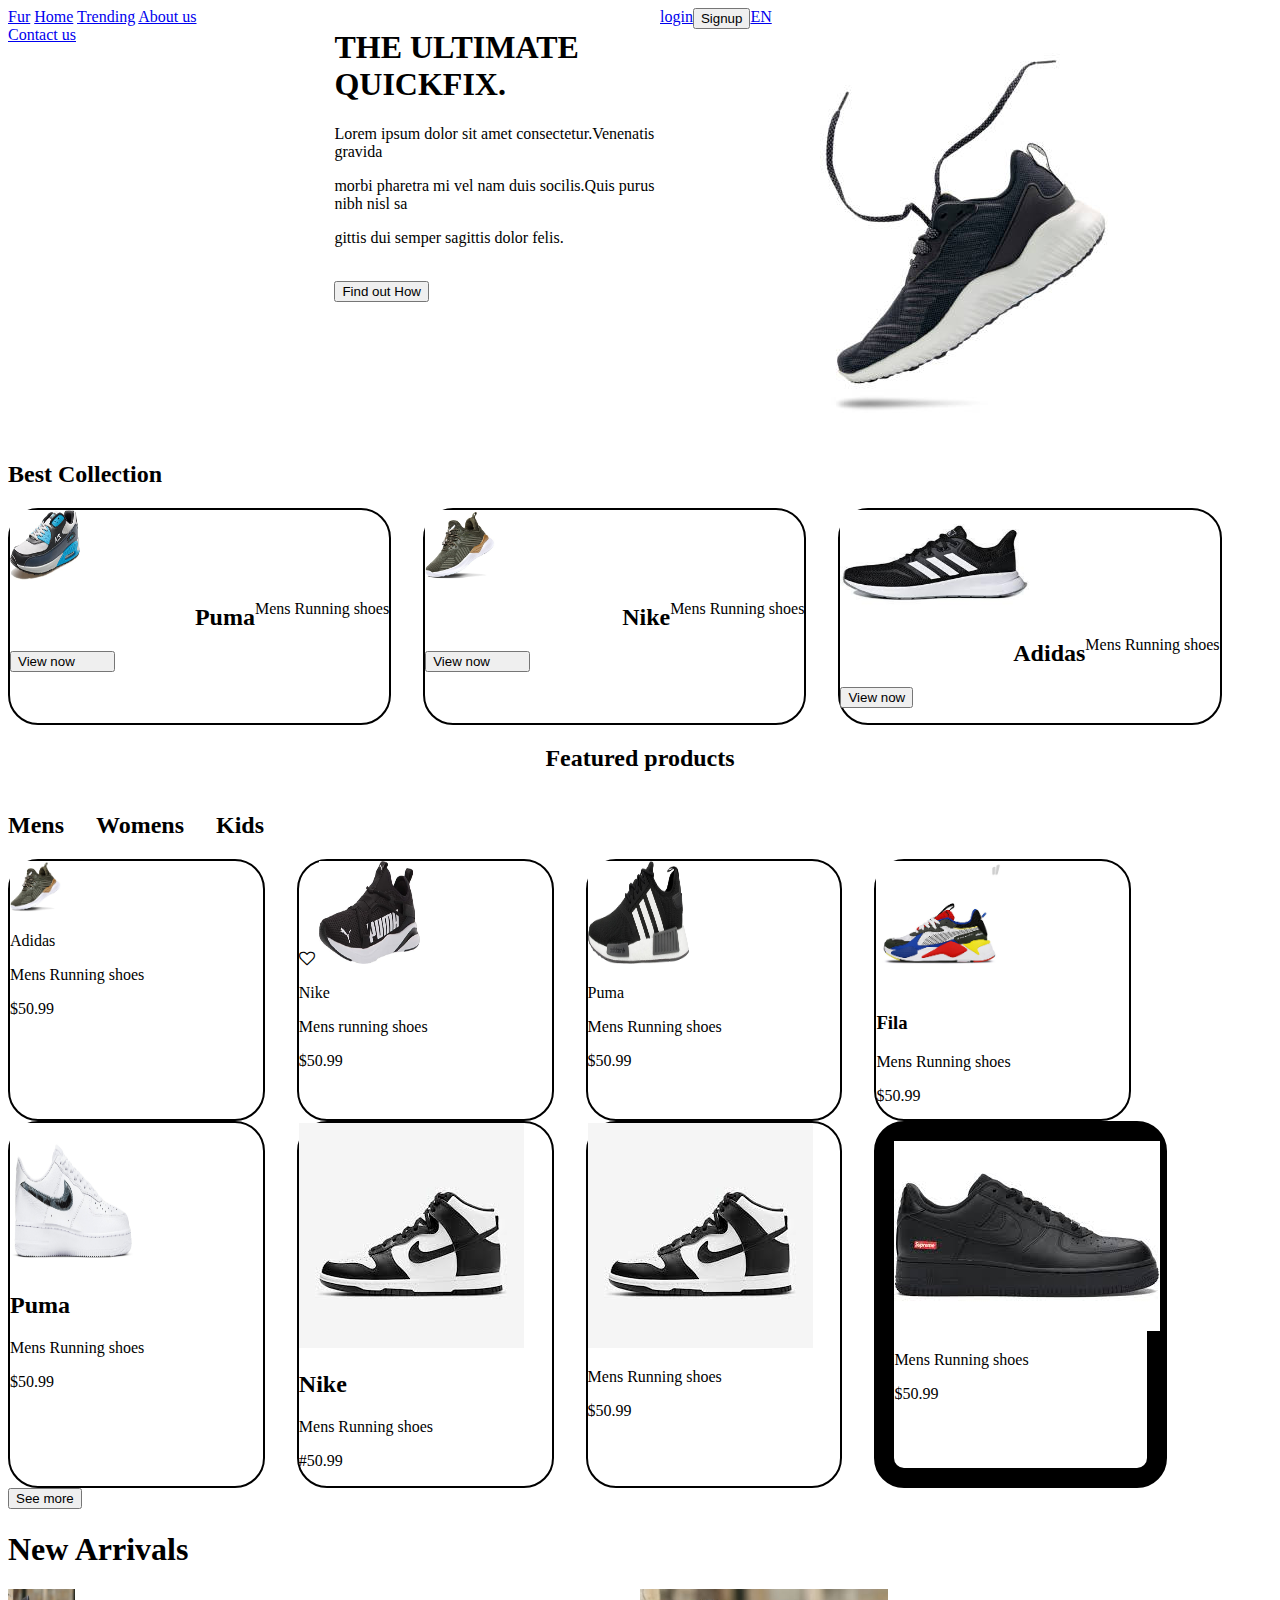
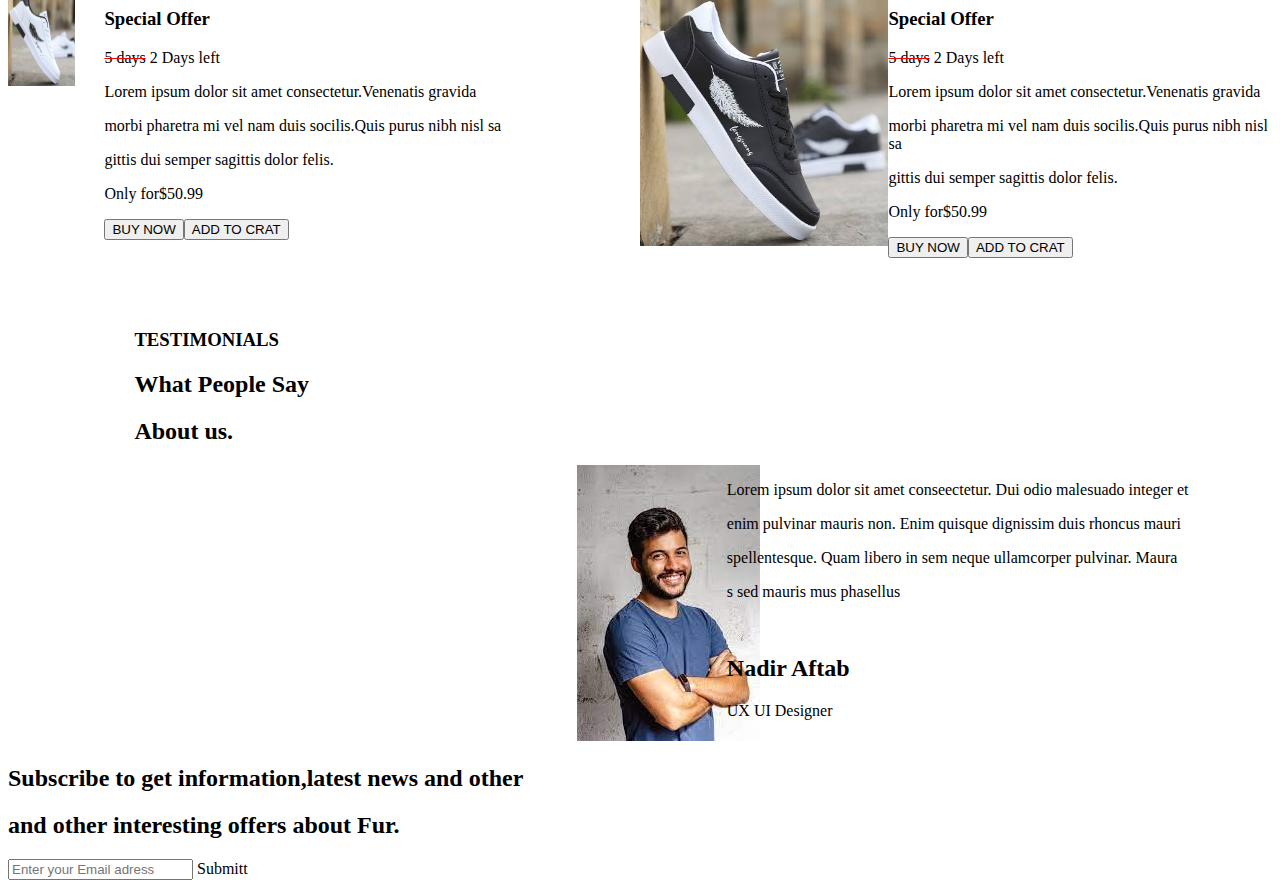
==== index.html @ 327f133c "my firstcommit" ====
<!DOCTYPE html>
<html lang="en">
<head>
    <meta charset="UTF-8">
    <meta http-equiv="X-UA-Compatible" content="IE=edge">
    <meta name="viewport" content="width=device-width, initial-scale=1.0">
    <title>Document</title>
    <link rel="stylesheet" href="style.css">
    <link rel="stylesheet" href="https://cdnjs.cloudflare.com/ajax/libs/font-awesome/4.7.0/css/font-awesome.min.css">
</head>
<body>
    <div class="main">
     <div class="tools"> 
        <div>
            <nav class="first">
                <a href="#">Fur</a>
                <a href="#">Home</a>
                <a href="#">Trending</a>
                <a href="#">About us</a>
                <a href="#">Contact us</a>
            </nav>
        </div> 
       <div class="team">
            <h1>THE ULTIMATE QUICK<span class="dot">FIX.</span> </h1> 
            <p>Lorem ipsum dolor sit amet consectetur.Venenatis gravida</p>
            <p>morbi pharetra mi vel nam duis socilis.Quis purus nibh nisl sa</p>
            <p>gittis dui semper sagittis dolor felis.</p>
            <br>
            <button class="button">Find out How</button>
        </div>
        
        <div class="items">

            <nav class="nam"> 
                <a href="#">login</a>
                 <button class="box">Signup</button>
                <a href="#">EN</a>
            </nav>
            <img src="/shoes.jpg" alt="sneeker" class="image">
        </div>
     </div>
        <div class="best">
            <h2>Best Collection</h2>
        </div>
      <div class="shoes">
         <div class="puma">
             <img src="/shoe image_.jpg" alt="puma" class="one">
             <div class="read">
                  <h2>Puma</h2>
                  <p>Mens Running shoes</p>
            </div>
            <button class="bs">View now</button>
         </div>
          <div class="nike">
             <img src="/shoe2_.jpg" alt="nike" class="two">
              <div class="read">
                 <h2>Nike</h2>
                 <p>Mens Running shoes</p>
              </div>
              <button class="bs">View now</button>
          </div>
          <div class="adidas"> 
             <img src="/images/adis.jpeg" alt="adidas" class="three">
              <div class="read">
                <h2>Adidas</h2>
                <p>Mens Running shoes</p>
              </div> 
              <button>View now</button>
          </div>
       </div>
       <div class="features">
          <h2>Featured products</h2>
       </div>
       <div class="kinds">
          <h2>Mens</h2>
          <h2>Womens</h2>
          <h2>Kids</h2>
       </div>
       <div class="collection">
         <div class="item1">
            <img src="/shoe2_.jpg" alt="sneaker" class="A">
            <p>Adidas</p>
            <p>Mens Running shoes</p>
            <p>$50.99</p>
         </div>
         <div class="item2">
            <i class="fa fa-heart-o"></i>
         <img src="/images/pumas.jpg" alt="sneaker" class="x">
           <p>Nike</p>
           <p>Mens running shoes</p>
           <p>$50.99</p>
         </div>
         <div class="item3">
            <img src="/images/adidas.jpg" alt="sneaker" class="y">
            <p>Puma</p>
            <p>Mens Running shoes</p>
            <p>$50.99</p>
         </div>
         <div class="item4">
            <img src="/images/pum.jpg" alt="sneaker" class="z">
            <h3>Fila</h3>
            <p>Mens Running shoes</p>
            <p>$50.99</p>
         </div>
       </div>
       <div class="newCollection">
          <div class="shoe1">
             <img src="/images/Nike-Air-Force.jpg" alt="airforce" class="shoeforce">
             <h2>Puma</h2>
             <p>Mens Running shoes</p>
             <p>$50.99</p>
          </div>
         <div class="shoe2">
             <img src="/images/Nike.jpeg" alt="nike" class="force">
             <h2>Nike</h2>
             <p>Mens Running shoes</p>
             <p>#50.99</p>
         </div>
         <div class="shoe3">
              <img src="/images/Nike.jpeg" alt="nike" class="nikforce">
              <p>Mens Running shoes</p>
              <p>$50.99</p>
         </div>
         <div class="shoe4"> 
             <img src="/images/black Nike.jpeg" alt="nike" class="black">
             <p>Mens Running shoes</p>
             <p>$50.99</p>
         </div>
       </div>
       <div>
          <button>See more</button>
       <div class="title">
           <h1>New Arrivals</h1>
       </div>
       <div class="content">
        <div class="test">
        <div class="image1"><img src="/wshoe.jpeg" alt="shoes" class="term"></div>
         <div class="element"> 
                 <h3>Special Offer</h3>
                 <p><span class="red">5 days</span> 2 Days left</p>
                 <p>Lorem ipsum dolor sit amet consectetur.Venenatis gravida</p>
                 <p>morbi pharetra mi vel nam duis socilis.Quis purus nibh nisl sa</p>
                 <p>gittis dui semper sagittis dolor felis.</p>
                 <p>Only for<span>$50.99</span></p>
                 <div class="buttons-shoe"> <button>BUY NOW</button><br><button>ADD TO CRAT</button></div>
         </div></div>
         <div class="elements">
             <div class="demo"><img src="/Bshoe.jpeg" alt="nike" class="tem"></div>
                <div class=""> <h3>Special Offer</h3>
                 <p><span class="red">5 days</span> 2 Days left</p>
                 <p>Lorem ipsum dolor sit amet consectetur.Venenatis gravida</p>
                 <p>morbi pharetra mi vel nam duis socilis.Quis purus nibh nisl sa</p>
                 <p>gittis dui semper sagittis dolor felis.</p>
                 <p>Only for<span>$50.99</span></p>
                <div class="buttons-shoe"><button>BUY NOW</button><br><button>ADD TO CRAT</button></div> 
         </div>
      </div>
</div>
      <div class="trial">
        <h3>TESTIMONIALS</h3>
        <h2>What People Say</h2>
        <h2>About us.</h2>
      </div>
      <div class="done">
            <div class="prof"><img src="/profile.jpeg" alt=""></div>
            <di>
               <p>Lorem ipsum dolor sit amet conseectetur. Dui odio malesuado integer et</p>
               <p>enim pulvinar mauris non. Enim quisque dignissim duis rhoncus mauri</p>
               <p>spellentesque. Quam libero in sem neque ullamcorper pulvinar. Maura</p>
               <p>s sed mauris mus phasellus</p>
               <br>
               <h2>Nadir Aftab</h2>
               <p>UX UI Designer</p>
            </di>
      </div>
      <div>
         <h2>Subscribe to get information,latest news and other </h2>
         <h2>and other interesting offers about Fur.</h2>
         <input type="text" placeholder="Enter your Email adress"> <buuton>Submitt</buuton>
      </div>



</body>
</html>
---- style.css ----
/* .main{
    display: flex; */
/* } */
.item{
    text-align: right;
}
.nam{
    display: flex;
    text-align: right;
}
.team{
    margin-left: 10%;
    justify-content: left;
    text-align: left;
}
.tools{
    display: flex;
    
}.best{
    justify-content: center;
}
.one{
    width: 70px;
    height: 70px;
    border-radius: 10%;
    background-color: rgb(59, 59, 126);
}
.puma{
    border: 2px solid;
    border-radius: 30px;
    width: 30%;
}
.two{
    width: 70px;
    height: 70px;
}
.nike{
    border: 2px solid;
    border-radius: 30px;
    width: 30%;
}
.three{
    width: 50%;
    height: 50%;
}
.adidas{
    border: 2px solid;
    border-radius: 30px;
    width: 30%;
}
.shoes{
    display: flex;
    gap: 2rem; 
} 
.features{
    text-align: center;
}
.kinds{
    display: flex;
    gap: 2rem;
}
.A{
    width: 20%;
    height: 20%;
}
.x{
    width: 40%;
    height: 40%;
}
.y{
    width: 40%;
    height: 40%;
}
.z{
    width: 50%;
    height: 50%;
}
.item1{
    border: 2px solid;
    border-radius: 30px;
    width: 20%;
}
.item2{
    border: 2px solid;
    border-radius: 30px;
    width: 20%;
}
.item3{
    border: 2px solid;
    border-radius: 30px;
    width: 20%;
}
.item4{
    border: 2px solid;
    border-radius: 30px;
    width: 20%;
}
.collection{
    display: flex;
    gap: 2rem;
}
.shoeforce{
    width: 50%;
    height: 40%;
}
.shoe1{
    border: 2px solid;
    border-radius: 30px;
    width: 20%;
}
.shoe2{
    border: 2px solid;
    border-radius: 30px;
    width: 20%;
}
.shoe3{
    border: 2px solid;
    border-radius: 30px;
    width: 20%;
}
.shoe4{
    border: 20px solid;
    border-radius: 30px;
    width: 20%;
}
.newCollection{
    display: flex;
    gap: 2rem;
}
.term{
    width: 70%;
    height: 30%;
    align-items: center;
}
.tem{
    width: 100%;
    height: 80%;
    align-items: center;
    

}
.content{
    display: flex;
}
/* .element{
    margin-left: 5%;

}
.elements{
    justify-content: right;
} */
.test{
    display: flex;

}
.elements{
    display: flex;
}

.red{
    text-decoration: line-through red;
}
.buttons-shoe{
    display: flex;
}
.read{
    display: flex;
    justify-content: right;
}
.bs{
    display: flex;
    margin-right: 10%;
    padding-right: 10%;
}
.trial{
    justify-content: left;
    margin-left: 10%;
}
.done{
    display: flex;
    margin-left: 45%;
}
.prof{
    width: 150px;
    heght: 150px;
    vertical-align: middle;
    border-radius: 50%;
}
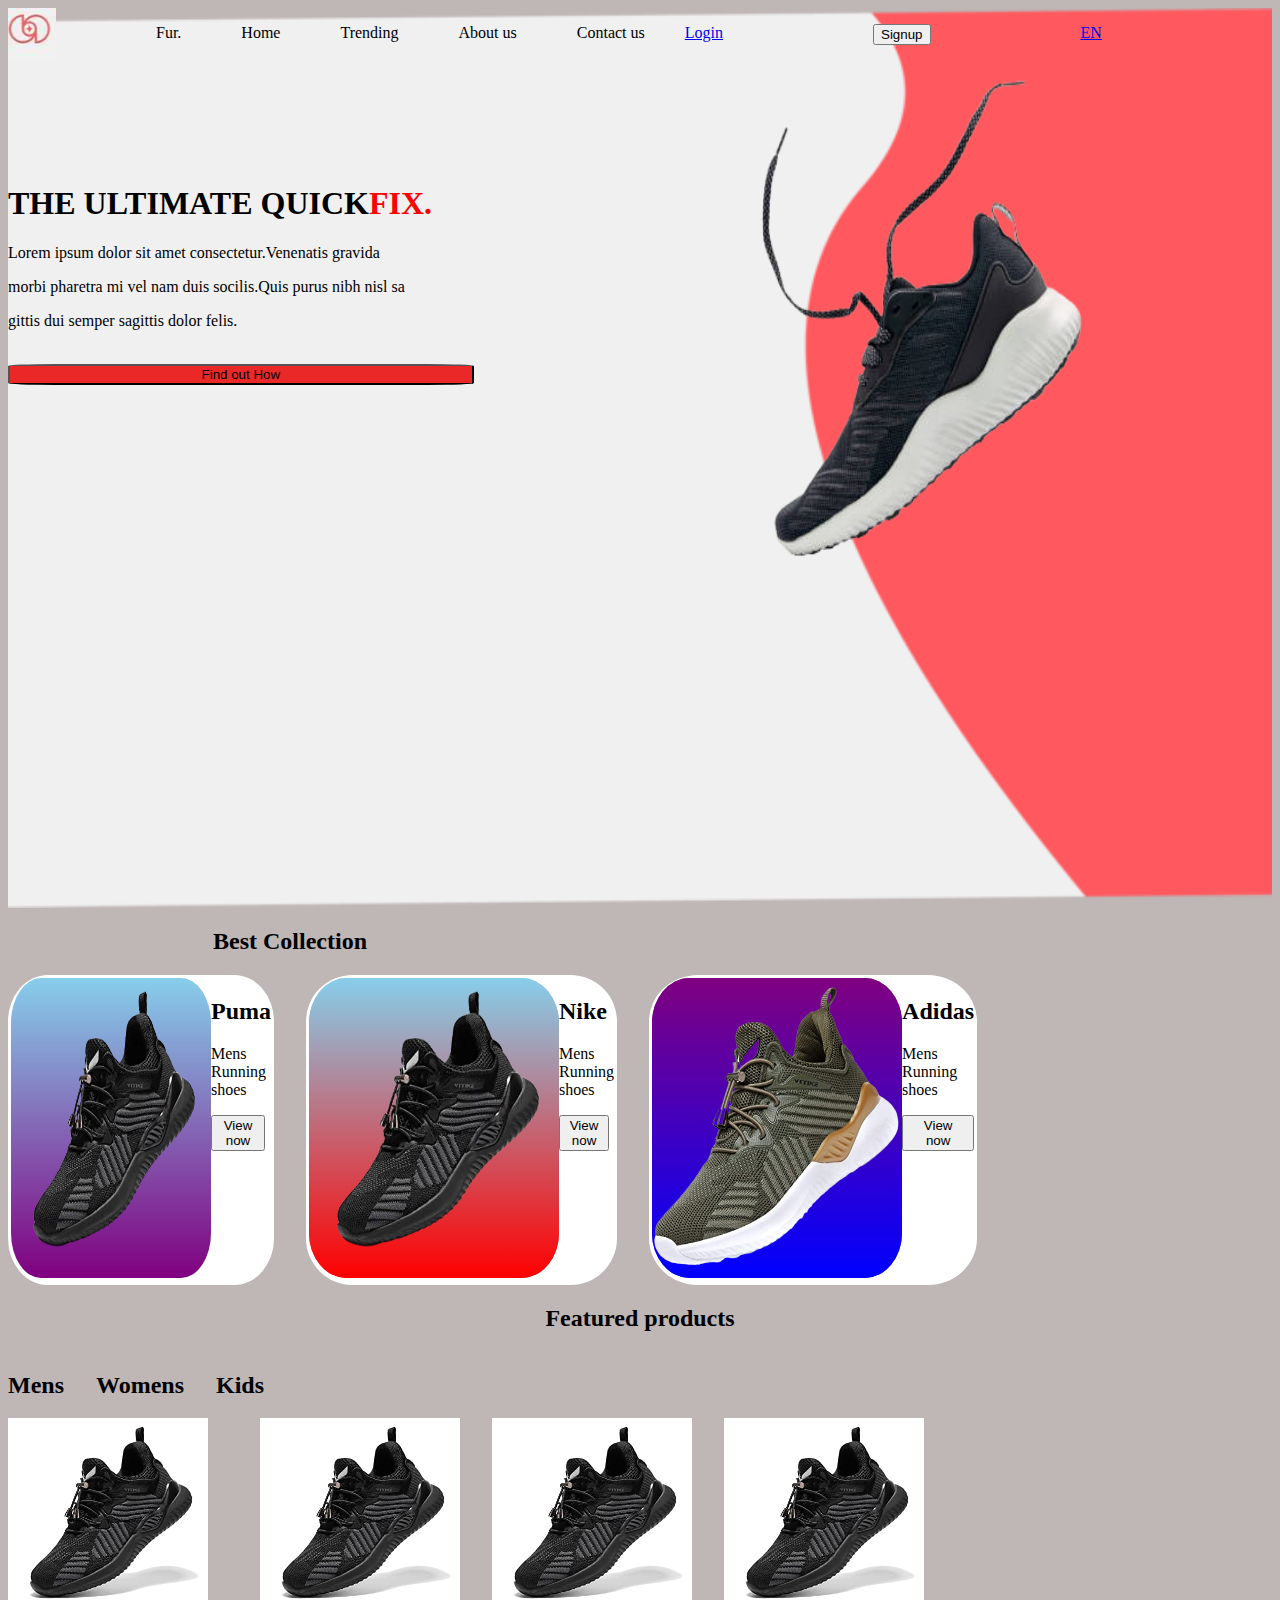
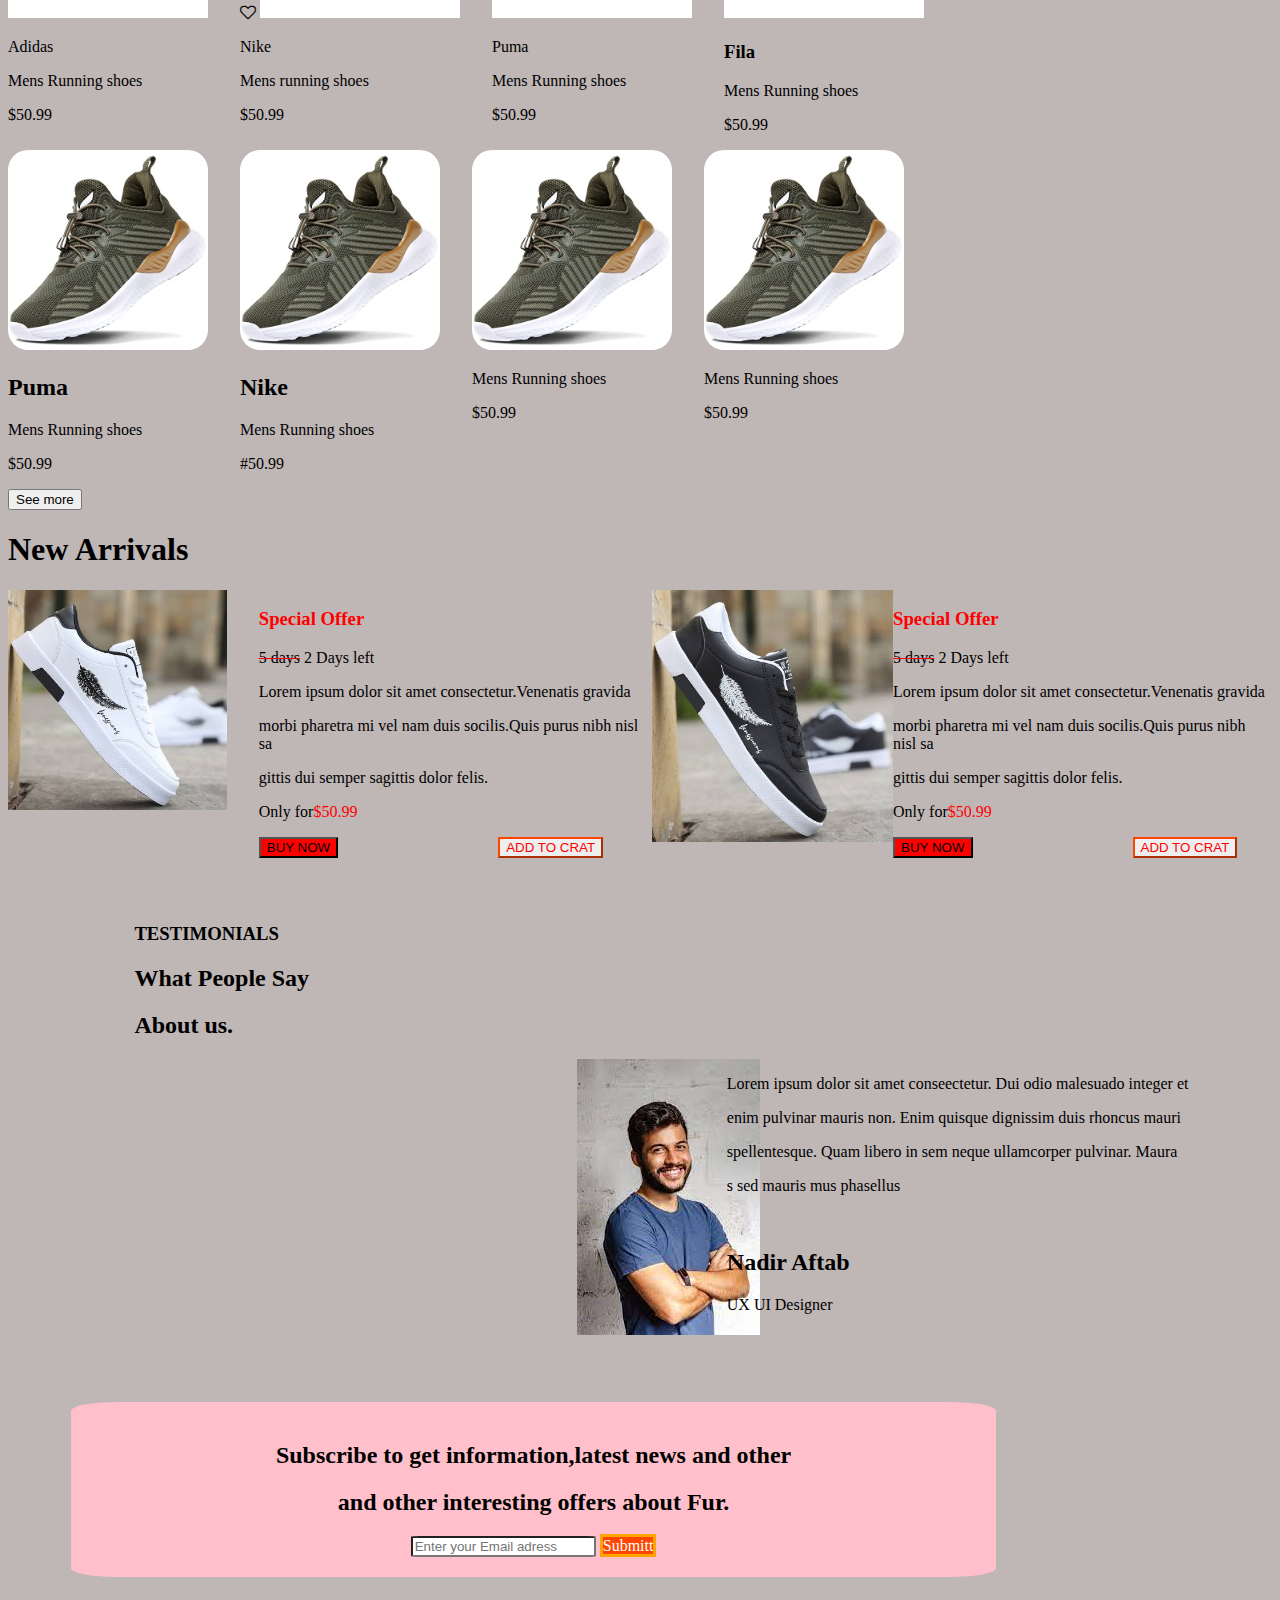
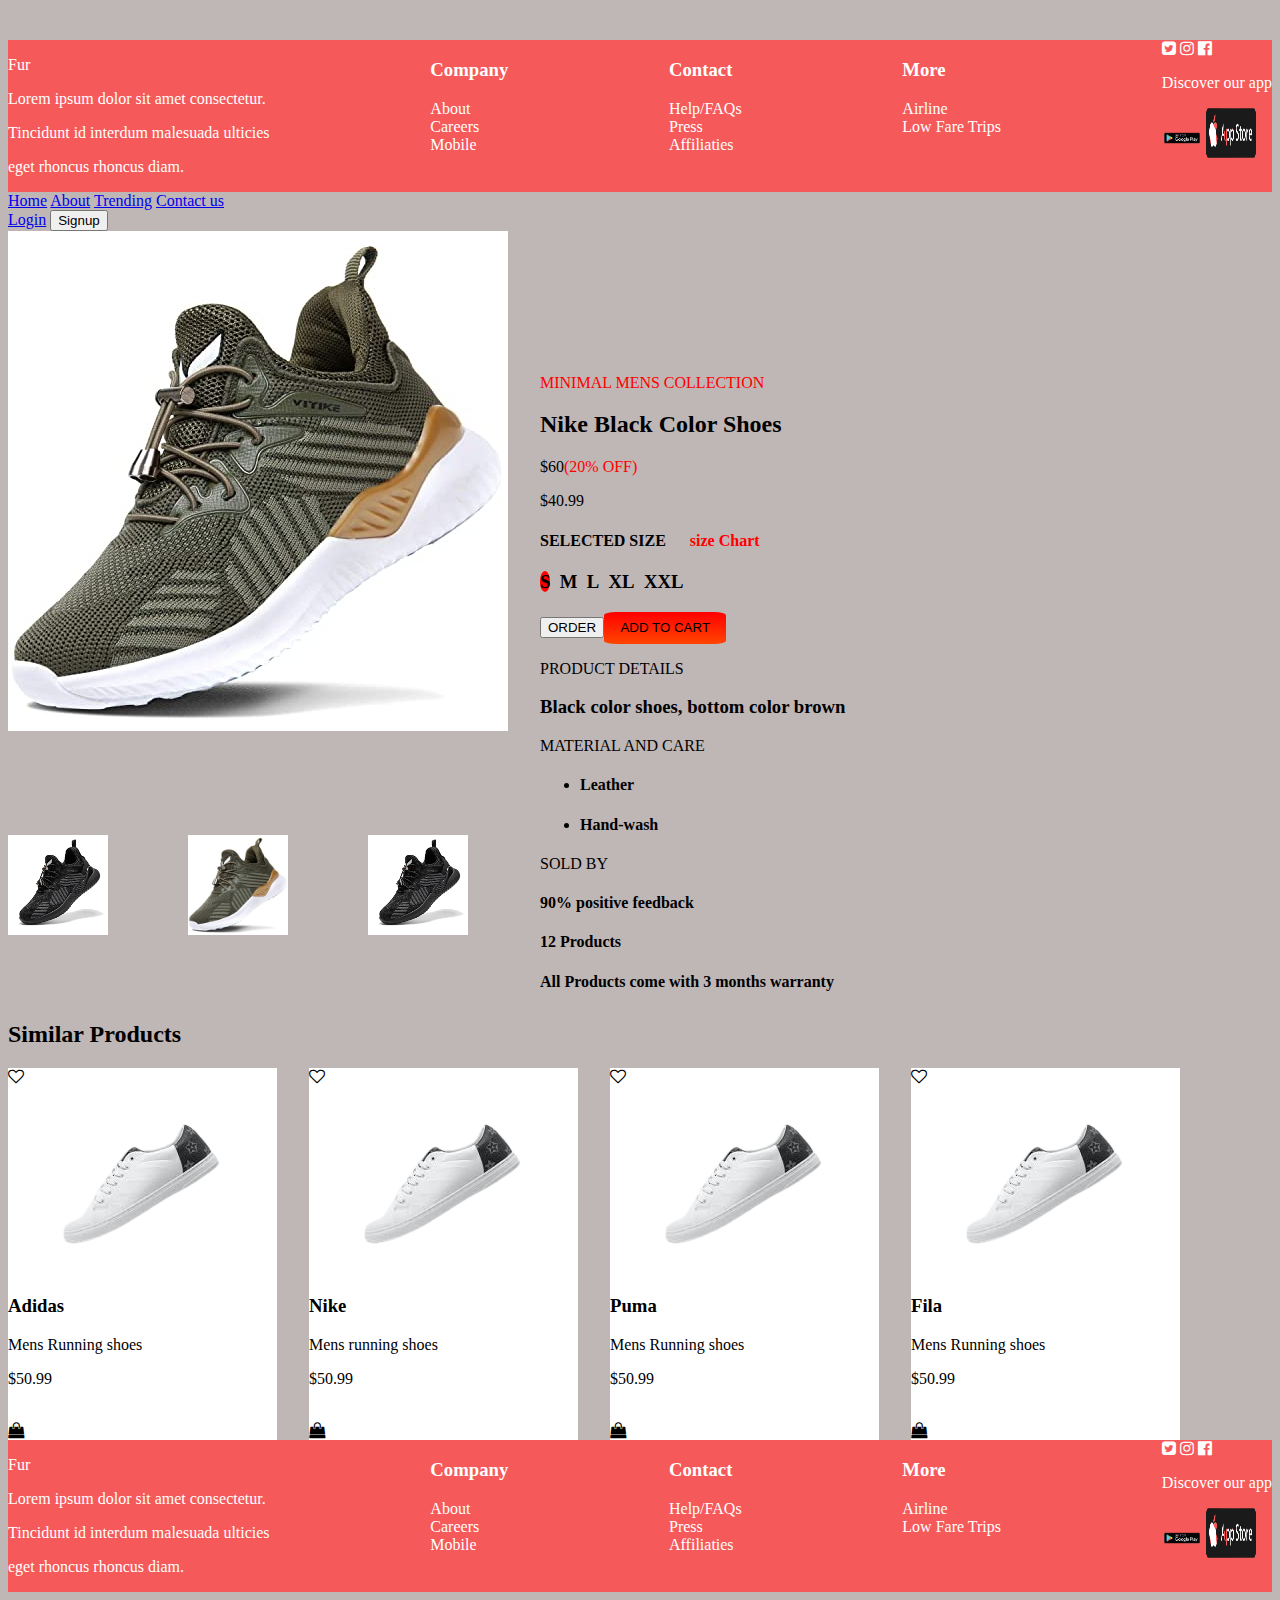
==== commit 6f21bb26: "changes made" ====
--- a/index.html
+++ b/index.html
@@ -11,14 +11,24 @@
 <body>
     <div class="main">
      <div class="tools"> 
-        <div>
-            <nav class="first">
-                <a href="#">Fur</a>
-                <a href="#">Home</a>
-                <a href="#">Trending</a>
-                <a href="#">About us</a>
-                <a href="#">Contact us</a>
-            </nav>
+        <div class="first">
+         <img src="/images/fur_logo.jpeg" alt="">
+           <div class="nav1">
+            <ul >
+               <li>Fur.</li>
+               <li>Home</li>
+               <li>Trending</li>
+               <li>About us</li>
+               <li>Contact us</li>
+             </ul>
+            </div>
+               <div class="nav">
+                  <ul>
+                   <li><a href="#">EN</a></li>
+                   <li><button class="box">Signup</button></li>
+                   <li><a href="#">Login</a></li>
+                  </ul>
+                </div>
         </div> 
        <div class="team">
             <h1>THE ULTIMATE QUICK<span class="dot">FIX.</span> </h1> 
@@ -28,47 +38,46 @@
             <br>
             <button class="button">Find out How</button>
         </div>
-        
-        <div class="items">
-
-            <nav class="nam"> 
-                <a href="#">login</a>
-                 <button class="box">Signup</button>
-                <a href="#">EN</a>
-            </nav>
-            <img src="/shoes.jpg" alt="sneeker" class="image">
+        <div class="fake">
+            <img src="/images/shoes-removebg-preview.png" alt="sneeker" class="image">
         </div>
      </div>
         <div class="best">
             <h2>Best Collection</h2>
         </div>
-      <div class="shoes">
-         <div class="puma">
-             <img src="/shoe image_.jpg" alt="puma" class="one">
-             <div class="read">
-                  <h2>Puma</h2>
-                  <p>Mens Running shoes</p>
-            </div>
-            <button class="bs">View now</button>
-         </div>
-          <div class="nike">
-             <img src="/shoe2_.jpg" alt="nike" class="two">
-              <div class="read">
-                 <h2>Nike</h2>
-                 <p>Mens Running shoes</p>
-              </div>
-              <button class="bs">View now</button>
-          </div>
-          <div class="adidas"> 
-             <img src="/images/adis.jpeg" alt="adidas" class="three">
-              <div class="read">
-                <h2>Adidas</h2>
-                <p>Mens Running shoes</p>
-              </div> 
-              <button>View now</button>
-          </div>
-       </div>
-       <div class="features">
+     <div class="shoes">
+             <div class="puma">
+                <div class="one">
+                   <img src="/images/shoe1-removebg-preview.png" alt="puma" class="img1">
+                </div>
+                <div class="puma1">
+                   <h2>Puma</h2>
+                   <p>Mens Running shoes</p>
+                   <button class="bs">View now</button>
+                </div>
+             </div>
+             <div class="nike1">
+                <div class="two">
+                   <img src="/images/shoe1-removebg-preview.png" alt="nike" class="two">
+                </div>
+                <div class="nike">
+                   <h2>Nike</h2>
+                   <p>Mens Running shoes</p>
+                   <button class="bs">View now</button>
+                </div>
+               </div>
+             <div class="adidas1">
+                 <div class="three"> 
+                   <img src="/images/shoe2_-removebg-preview__1_-removebg-preview.png" alt="adidas" class="three">
+                 </div>
+                <div class="adidas">
+                   <h2>Adidas</h2>
+                   <p>Mens Running shoes</p>
+                   <button>View now</button>
+                </div>
+               </div>
+      </div>
+     <div class="features">
           <h2>Featured products</h2>
        </div>
        <div class="kinds">
@@ -78,26 +87,26 @@
        </div>
        <div class="collection">
          <div class="item1">
-            <img src="/shoe2_.jpg" alt="sneaker" class="A">
+            <img src="/images/shoe1.jpg" alt="sneaker" class="A">
             <p>Adidas</p>
             <p>Mens Running shoes</p>
             <p>$50.99</p>
          </div>
          <div class="item2">
             <i class="fa fa-heart-o"></i>
-         <img src="/images/pumas.jpg" alt="sneaker" class="x">
+         <img src="/images/shoe1.jpg" alt="sneaker" class="x">
            <p>Nike</p>
            <p>Mens running shoes</p>
            <p>$50.99</p>
          </div>
          <div class="item3">
-            <img src="/images/adidas.jpg" alt="sneaker" class="y">
+            <img src="/images/shoe1.jpg" alt="sneaker" class="y">
             <p>Puma</p>
             <p>Mens Running shoes</p>
             <p>$50.99</p>
          </div>
          <div class="item4">
-            <img src="/images/pum.jpg" alt="sneaker" class="z">
+            <img src="/images/shoe1.jpg" alt="sneaker" class="z">
             <h3>Fila</h3>
             <p>Mens Running shoes</p>
             <p>$50.99</p>
@@ -105,24 +114,24 @@
        </div>
        <div class="newCollection">
           <div class="shoe1">
-             <img src="/images/Nike-Air-Force.jpg" alt="airforce" class="shoeforce">
+             <img src="/images/shoe2_.jpg" alt="airforce" class="shoeforce">
              <h2>Puma</h2>
              <p>Mens Running shoes</p>
              <p>$50.99</p>
           </div>
          <div class="shoe2">
-             <img src="/images/Nike.jpeg" alt="nike" class="force">
+             <img src="/images/shoe2_.jpg" alt="nike" class="force">
              <h2>Nike</h2>
              <p>Mens Running shoes</p>
              <p>#50.99</p>
          </div>
          <div class="shoe3">
-              <img src="/images/Nike.jpeg" alt="nike" class="nikforce">
+              <img src="/images/shoe2_.jpg" alt="nike" class="nikforce">
               <p>Mens Running shoes</p>
               <p>$50.99</p>
          </div>
          <div class="shoe4"> 
-             <img src="/images/black Nike.jpeg" alt="nike" class="black">
+             <img src="/images/shoe2_.jpg" alt="nike" class="black">
              <p>Mens Running shoes</p>
              <p>$50.99</p>
          </div>
@@ -136,23 +145,23 @@
         <div class="test">
         <div class="image1"><img src="/wshoe.jpeg" alt="shoes" class="term"></div>
          <div class="element"> 
-                 <h3>Special Offer</h3>
+                 <h3 class="spe">Special Offer</h3>
                  <p><span class="red">5 days</span> 2 Days left</p>
                  <p>Lorem ipsum dolor sit amet consectetur.Venenatis gravida</p>
                  <p>morbi pharetra mi vel nam duis socilis.Quis purus nibh nisl sa</p>
                  <p>gittis dui semper sagittis dolor felis.</p>
-                 <p>Only for<span>$50.99</span></p>
-                 <div class="buttons-shoe"> <button>BUY NOW</button><br><button>ADD TO CRAT</button></div>
+                 <p>Only for<span class="spa">$50.99</span></p>
+                 <div class="let"><button class="buttons-shoe">BUY NOW</button><br><button class="try">ADD TO CRAT</button></div>
          </div></div>
          <div class="elements">
              <div class="demo"><img src="/Bshoe.jpeg" alt="nike" class="tem"></div>
-                <div class=""> <h3>Special Offer</h3>
+                <div class=""> <h3 class="spe">Special Offer</h3>
                  <p><span class="red">5 days</span> 2 Days left</p>
                  <p>Lorem ipsum dolor sit amet consectetur.Venenatis gravida</p>
                  <p>morbi pharetra mi vel nam duis socilis.Quis purus nibh nisl sa</p>
                  <p>gittis dui semper sagittis dolor felis.</p>
-                 <p>Only for<span>$50.99</span></p>
-                <div class="buttons-shoe"><button>BUY NOW</button><br><button>ADD TO CRAT</button></div> 
+                 <p>Only for<span class="spa">$50.99</span></p>
+                <div class="let"><button class="buttons-shoe">BUY NOW</button><br><button class="try">ADD TO CRAT</button></div> 
          </div>
       </div>
 </div>
@@ -173,11 +182,161 @@
                <p>UX UI Designer</p>
             </di>
       </div>
-      <div>
+      <div class="radio">
          <h2>Subscribe to get information,latest news and other </h2>
          <h2>and other interesting offers about Fur.</h2>
-         <input type="text" placeholder="Enter your Email adress"> <buuton>Submitt</buuton>
-      </div>
+         <input type="text" placeholder="Enter your Email adress" class="put"> <buuton class="set">Submitt</buuton>
+      </div>
+      <div class="footer">
+         <div class="logo">
+            <p>Fur</p>
+            <p>Lorem ipsum dolor sit amet consectetur.</p>
+            <p>Tincidunt id interdum malesuada ulticies</p>
+            <p>eget rhoncus rhoncus diam.</p>
+         </div>
+         <div class="footer1">
+            <h3>Company</h3>
+            <li>About</li>
+            <li>Careers</li>
+            <li>Mobile</li>
+         </div>
+         <div class="footer2">
+            <h3>Contact</h3>
+            <li>Help/FAQs</li>
+            <li>Press</li>
+            <li>Affiliaties</li>
+         </div>
+         <div class="footer3">
+            <h3>More</h3>
+            <li>Airline</li>
+            <li>Low Fare Trips</li>
+         </div>
+         <div class="footer4">
+            <i class="fa fa-twitter-square" aria-hidden="true"></i>
+            <i class="fa fa-instagram" aria-hidden="true"></i>
+            <i class="fa fa-facebook-official" aria-hidden="true"></i>
+            <p>Discover our app</p>
+            <img src="/images/playstore.png" alt="playstore" class="logo1">
+            <img src="/images/apple (2).png" alt="Apple" class="logo2">
+         </div>
+      </div>
+
+      <div>
+         <div class="navigation">
+            <a href="#">Home</a>
+            <a href="about">About</a>
+            <a href="trending">Trending</a>
+            <a href="contact">Contact us</a>
+           </div>
+          <div class="navigation">
+            <a href="#"></a>
+            <a href="login">Login</a>
+            <button>Signup</button>
+          </div>
+        <div class="collection">
+           <div class="Anneimages">
+              <div class="mercy">
+                 <img src="/images/shoe2_.jpg" alt="addidas">
+               </div>
+               <div class="let">
+                 <img src="/images/shoe1.jpg" alt="nike" class="img">
+                 <img src="/images/shoe2_.jpg" alt="shoe" class="img">
+                 <img src="/images/shoe1.jpg" alt="puma" class="img">
+               </div>
+           </div>
+           <div class="team">
+               <p class="min">MINIMAL MENS COLLECTION</p>
+               <h2>Nike Black Color Shoes</h2>
+               <p><span class="on">$60</span><span class="off">(20% OFF)</span></p>
+               <p>$40.99</p>
+               <h4>SELECTED SIZE &nbsp;&nbsp;&nbsp;&nbsp;&nbsp;<span class="size">size Chart</span></h4>
+               <h3><span class="spen">S</span>&nbsp;&nbsp;M&nbsp;&nbsp;L&nbsp;&nbsp;XL&nbsp;&nbsp;XXL</h3>
+               <button class="but">ORDER</button><button class="add">ADD TO CART</button>
+               <P>PRODUCT DETAILS</P>
+               <h3>Black color shoes, bottom color brown</h3>
+               <p>MATERIAL AND CARE</p>
+               <ul>
+                  <li><h4>Leather</h4></li>
+                  <li><h4>Hand-wash</h4></li>
+               </ul>
+               <p>SOLD BY</p>
+               <h4>90% positive feedback</h4>
+               <h4>12 Products</h4>
+               <h4>All Products come with 3 months warranty</h4>
+         </div>
+          </div>
+          <div class="tak">
+            <h2>Similar Products</h2>
+          </div>
+          <div class="test">
+            <div class="takes">
+               <i class="fa fa-heart-o" aria-hidden="true"></i><br>
+               <img src="/images/adida-removewhite.png" alt="sneaker" class="m">
+               <h3>Adidas</h3>
+               <p>Mens Running shoes</p>
+               <p>$50.99</p><br><i class="fa fa-shopping-bag" aria-hidden="true"></i>
+            </div>
+            <div class="takes">
+               <i class="fa fa-heart-o" aria-hidden="true"></i><br>
+               <img src="/images/adida-removewhite.png" alt="sneaker" class="m">
+               <h3>Nike</h3>
+               <p>Mens running shoes</p>
+               <p>$50.99</p><br><i class="fa fa-shopping-bag" aria-hidden="true"></i>
+               
+            </div>
+            <div class="takes">
+               <i class="fa fa-heart-o" aria-hidden="true"></i><br>
+               <img src="/images/adida-removewhite.png" alt="sneaker" class="m">
+               <h3>Puma</h3>
+               <p>Mens Running shoes</p>
+               <p>$50.99</p><br><i class="fa fa-shopping-bag" aria-hidden="true"></i>
+            </div>
+            <div class="takes">
+               <i class="fa fa-heart-o" aria-hidden="true"></i><br>
+               <img src="/images/adida-removewhite.png" alt="sneaker" class="m">
+               <h3>Fila</h3>
+               <p>Mens Running shoes</p>
+               <p>$50.99</p><br><i class="fa fa-shopping-bag" aria-hidden="true"></i>
+            </div>
+
+          </div>
+
+      </div>
+      <div class="footer">
+         <div class="logo">
+            <p>Fur</p>
+            <p>Lorem ipsum dolor sit amet consectetur.</p>
+            <p>Tincidunt id interdum malesuada ulticies</p>
+            <p>eget rhoncus rhoncus diam.</p>
+         </div>
+         <div class="footer1">
+            <h3>Company</h3>
+            <li>About</li>
+            <li>Careers</li>
+            <li>Mobile</li>
+         </div>
+         <div class="footer2">
+            <h3>Contact</h3>
+            <li>Help/FAQs</li>
+            <li>Press</li>
+            <li>Affiliaties</li>
+         </div>
+         <div class="footer3">
+            <h3>More</h3>
+            <li>Airline</li>
+            <li>Low Fare Trips</li>
+         </div>
+         <div class="footer4">
+            <i class="fa fa-twitter-square" aria-hidden="true"></i>
+            <i class="fa fa-instagram" aria-hidden="true"></i>
+            <i class="fa fa-facebook-official" aria-hidden="true"></i>
+            <p>Discover our app</p>
+            <img src="/images/playstore.png" alt="playstore" class="logo1">
+            <img src="/images/apple (2).png" alt="Apple" class="logo2">
+         </div>
+      </div>
+
+     
 
 
 
--- a/style.css
+++ b/style.css
@@ -1,52 +1,82 @@
-/* .main{
-    display: flex; */
+body{
+    background-color: rgb(191, 182, 182);
+    overflow-x: hidden;
+    overflow-y: scroll;
+}
+.image{
+    position: relative;
+    width: 700px;
+    height:600px;
+    float:right;
+    bottom: 350px;
+}
+.fake{
+    position: relative;
+    /* margin-right: 100px; */
+    padding-bottom: 500px;
+}
+
+/* .items{
+    text-align: right; */
 /* } */
-.item{
-    text-align: right;
-}
-.nam{
-    display: flex;
-    text-align: right;
-}
 .team{
-    margin-left: 10%;
+    /* margin-left: 10%;
     justify-content: left;
     text-align: left;
+    float: left; */
+    margin-top: 10%;
+    text-align: left;
+    padding-right: 100px;
+    
 }
 .tools{
-    display: flex;
+    /* display: flex; */
+    background-image: url(/images/bg_720.png);
+    background-position: center;
+    background-size: cover;
+    width:100%;
+    height: 100vh;
+
     
 }.best{
-    justify-content: center;
-}
-.one{
-    width: 70px;
-    height: 70px;
-    border-radius: 10%;
-    background-color: rgb(59, 59, 126);
+    text-align: center;
+}
+.img1{
+    width: 200px;
+    height: 300px;
+    background-image: linear-gradient(skyblue,purple);
+    border-radius: 15%;
 }
 .puma{
-    border: 2px solid;
-    border-radius: 30px;
-    width: 30%;
+    border: solid white;
+    background-color: white;
+    border-radius: 15%;
+    display: flex;
+    
 }
 .two{
-    width: 70px;
-    height: 70px;
-}
-.nike{
-    border: 2px solid;
-    border-radius: 30px;
-    width: 30%;
+    width: 250px;
+    height: 300px;
+    border-radius: 15%;
+    background-image: linear-gradient(skyblue,red);
+}
+.nike1{
+    border: solid white;
+    border-radius: 15%;
+    display: flex;
+    background-color: white;
 }
 .three{
-    width: 50%;
-    height: 50%;
-}
-.adidas{
-    border: 2px solid;
-    border-radius: 30px;
-    width: 30%;
+    width: 250px;
+    height: 300px;
+    border-radius: 15%;
+    background-image: linear-gradient(purple,blue);
+}
+.adidas1{
+    border: solid white;
+    border-radius: 15%;
+    display: flex;
+    background-color: white;
 }
 .shoes{
     display: flex;
@@ -60,27 +90,27 @@
     gap: 2rem;
 }
 .A{
-    width: 20%;
-    height: 20%;
+    width: 200px;
+    height: 200px;
 }
 .x{
-    width: 40%;
-    height: 40%;
+    width: 200px;
+    height: 200px;
 }
 .y{
-    width: 40%;
-    height: 40%;
+    width: 200px;
+    height: 200px;
 }
 .z{
-    width: 50%;
-    height: 50%;
-}
-.item1{
+    width: 200px;
+    height: 200px;
+}
+/* .item1{
     border: 2px solid;
     border-radius: 30px;
     width: 20%;
-}
-.item2{
+} */
+/* .item2{
     border: 2px solid;
     border-radius: 30px;
     width: 20%;
@@ -91,45 +121,66 @@
     width: 20%;
 }
 .item4{
-    border: 2px solid;
-    border-radius: 30px;
-    width: 20%;
-}
+    border: solid white;
+    border-radius: 15%;
+    background-color: white;
+    height: 10%; */
+/* } */
 .collection{
     display: flex;
     gap: 2rem;
 }
 .shoeforce{
-    width: 50%;
-    height: 40%;
-}
-.shoe1{
-    border: 2px solid;
-    border-radius: 30px;
-    width: 20%;
+    width: 200px;
+    height: 200px;
+    border-radius: 10%;
+}
+.force{
+    width: 200px;
+    height: 200px;
+    border-radius: 10%;
+}
+.nikforce{
+    width: 200px;
+    height: 200px;
+    border-radius: 10%;
+}
+.black{
+    width: 200px;
+    height: 200px;
+    border-radius: 10%;
+}
+/* .shoe1{
+    border: solid white;
+    border-radius: 15%;
+    background-color: white;
+    height: 10%;
 }
 .shoe2{
-    border: 2px solid;
-    border-radius: 30px;
-    width: 20%;
+    border: solid white;
+    border-radius: 15%;
+    background-color: white;
+    height: 20%;
 }
 .shoe3{
-    border: 2px solid;
-    border-radius: 30px;
-    width: 20%;
+    border: solid white;
+    border-radius: 15%;
+    background-color: white;
+
 }
 .shoe4{
-    border: 20px solid;
-    border-radius: 30px;
-    width: 20%;
-}
+    border: solid white;
+    border-radius: 15%;
+    background-color: white;
+    
+} */
 .newCollection{
     display: flex;
     gap: 2rem;
 }
 .term{
-    width: 70%;
-    height: 30%;
+    width: 100%;
+    height: 70%;
     align-items: center;
 }
 .tem{
@@ -142,13 +193,6 @@
 .content{
     display: flex;
 }
-/* .element{
-    margin-left: 5%;
-
-}
-.elements{
-    justify-content: right;
-} */
 .test{
     display: flex;
 
@@ -185,4 +229,185 @@
     heght: 150px;
     vertical-align: middle;
     border-radius: 50%;
-}+}
+.radio{
+    padding: 20px;
+    width: 70%;
+    margin: 5%;
+    background-color: pink;
+    border-radius: 5%;
+    text-align: center;
+}
+.set{
+    border-radius: 5%;
+    background-color: orangered;
+    color: white;
+    border: solid orange;
+}
+.put{
+    border-radius: 5%;
+}
+.logo1{
+    width: 40px;
+    height:40px;
+}
+.footer{
+    display: flex;
+    list-style-type: none;
+    justify-content: space-between;
+    background-color: rgb(246, 89, 89);
+    color: white;
+}
+.logo2{
+    width: 50px;
+    height:50px;
+}
+.buttons-shoe{
+    background-color:red;
+}
+.try{
+    border-color: orangered;
+    color: red;
+}
+.spa{
+    color:red;
+}
+.spe{
+    color: red;
+}
+.let{
+    display: flex;
+    gap: 2rem;
+}
+.dot{
+    color: red;
+}
+.button{
+    background-color: rgb(234, 40, 40);
+    border-radius: 10%;
+    width: 40%;
+    height: 20%;
+}
+ .nav ul li{
+    display: flex; 
+    list-style: none;
+    float: right;
+    padding-right: 150px;
+ }   
+.nav1 ul li{
+     gap: 15rem;
+     text-align: justify; 
+     list-style: none;
+     float: left;
+     justify-content: space-between;
+     padding-left: 60px;
+}
+.navigation{
+    /* list-style: none;
+    display: flex; 
+    float:left; 
+    display: inline-block; 
+    justify-content: space-between; 
+     padding-left: 70px;  */
+}
+.first{
+    display:flex; 
+}
+/* .nam{
+    text-align: right;
+    padding-right: 50px;
+    display: flex;
+} */
+/* position: relative
+list-style: none;
+float: :left
+bottom:100px
+left:800px; */
+.img{
+    width:100px;
+    height:100px;
+}
+.let{
+    gap: 5rem;
+}
+.mercy{
+    padding-bottom: 100px;
+    border-radius: 20px;
+}
+.test{
+    gap: 2rem;
+}
+.min{
+    color:red;
+}
+.on{
+    box-lines: color red;
+}
+.off{
+    color: red;
+}
+.size{
+    color: red;
+}
+.spen{
+    background-color: red;
+    border-radius: 300%;
+}
+.add{
+    background-image: linear-gradient(red,orangered);
+    border: none;
+    border-radius: 10%;
+    width: 40%;
+    height: 5%;
+}
+.but{
+    border: color red,orange;
+}
+.takes{
+    background-color: white;
+}
+/* .tools{
+   display: grid;
+   grid-template-columns: repeat(3,1fr);
+} */
+/* @media only screen and(max-width:541px){
+    first{
+        grid-template-columns: repeat(1,1fr);
+    }
+    team{
+        grid-template-columns: repeat(1,1fr);
+    }
+    fake{
+        grid-template-columns: repeat(1,1fr);
+    } */
+/* } */
+@media only screen and (max-width:1401px){
+    image{
+        position: relative;
+        width: 100%;
+        height:50px;
+        float:right;
+        bottom: 350px;
+    }
+    puma{
+        width: 5px;
+        height: 5px;
+        border-radius: 4%;
+    }
+    nike1{
+        width:5px;
+        height: 5px;
+    }
+    adidas1{
+        width:5px;
+        height: 5px;
+
+    }
+}
+
+
+
+    
+
+
+
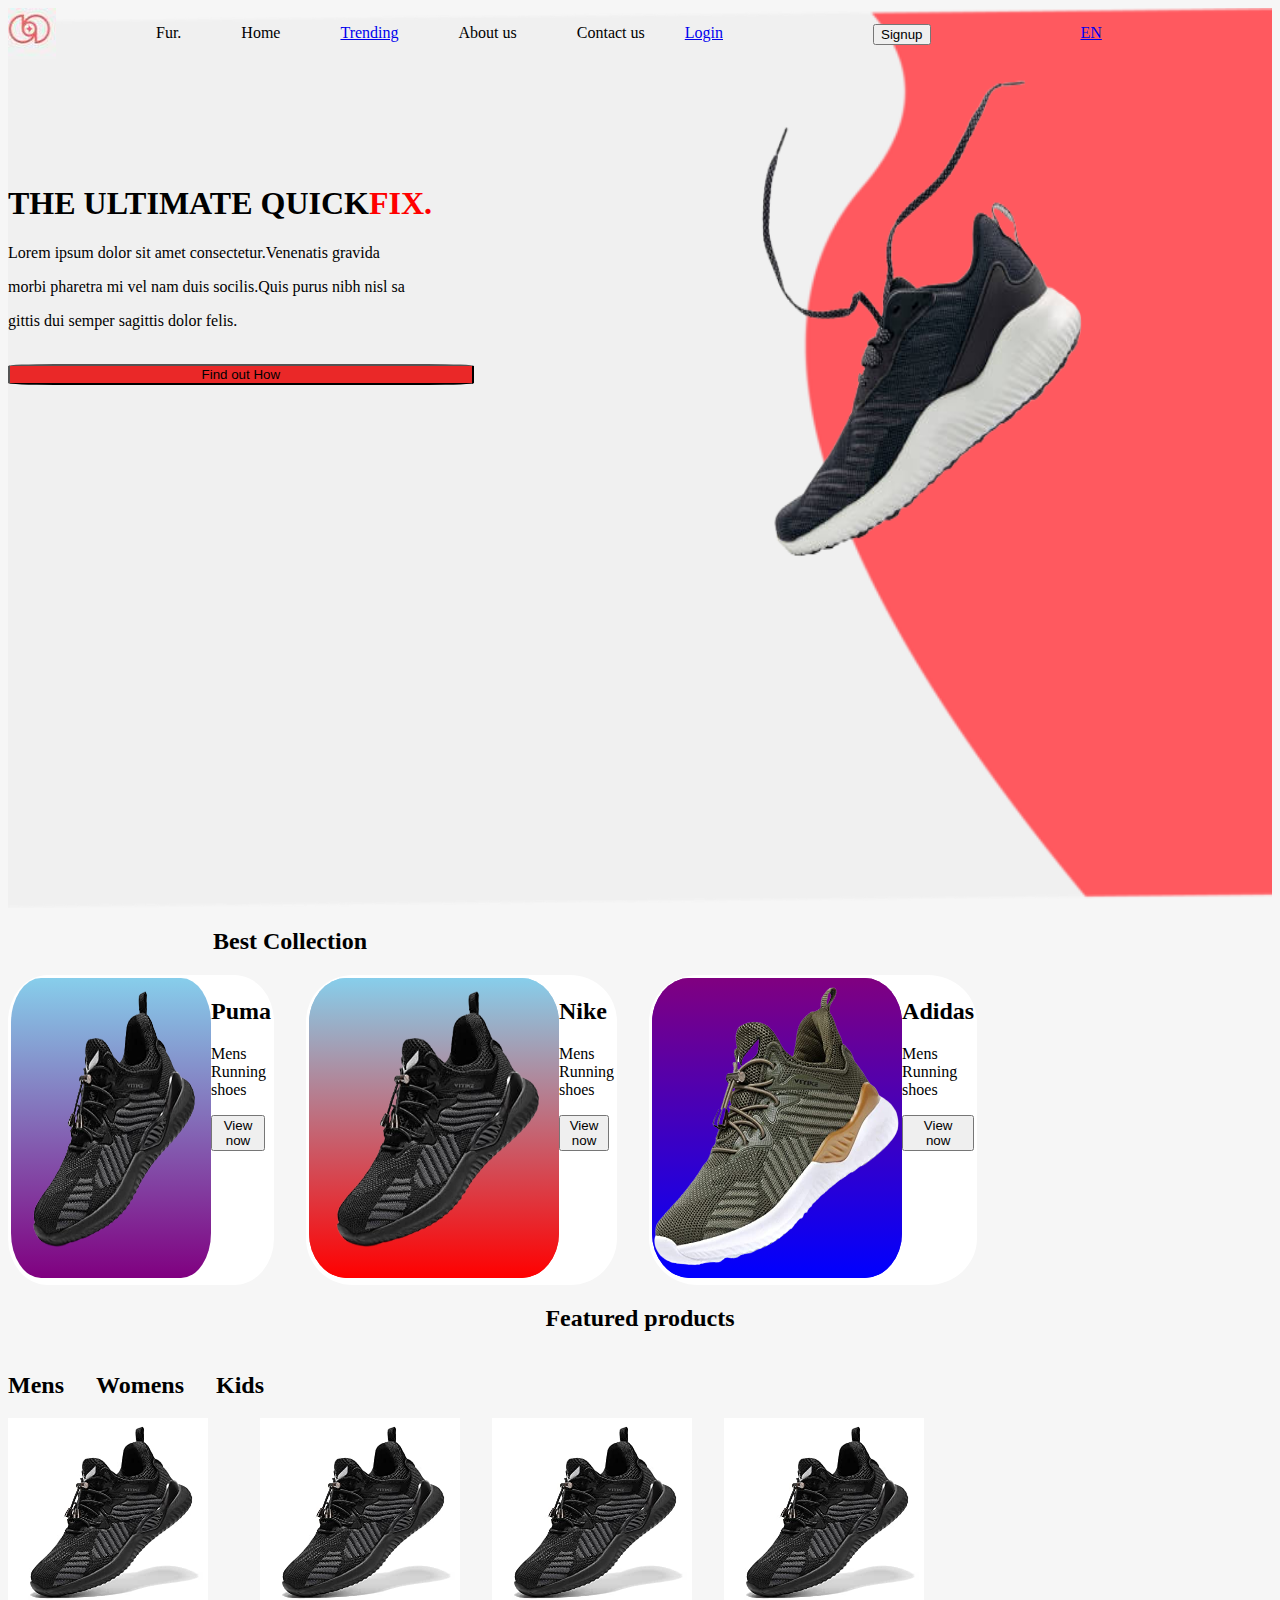
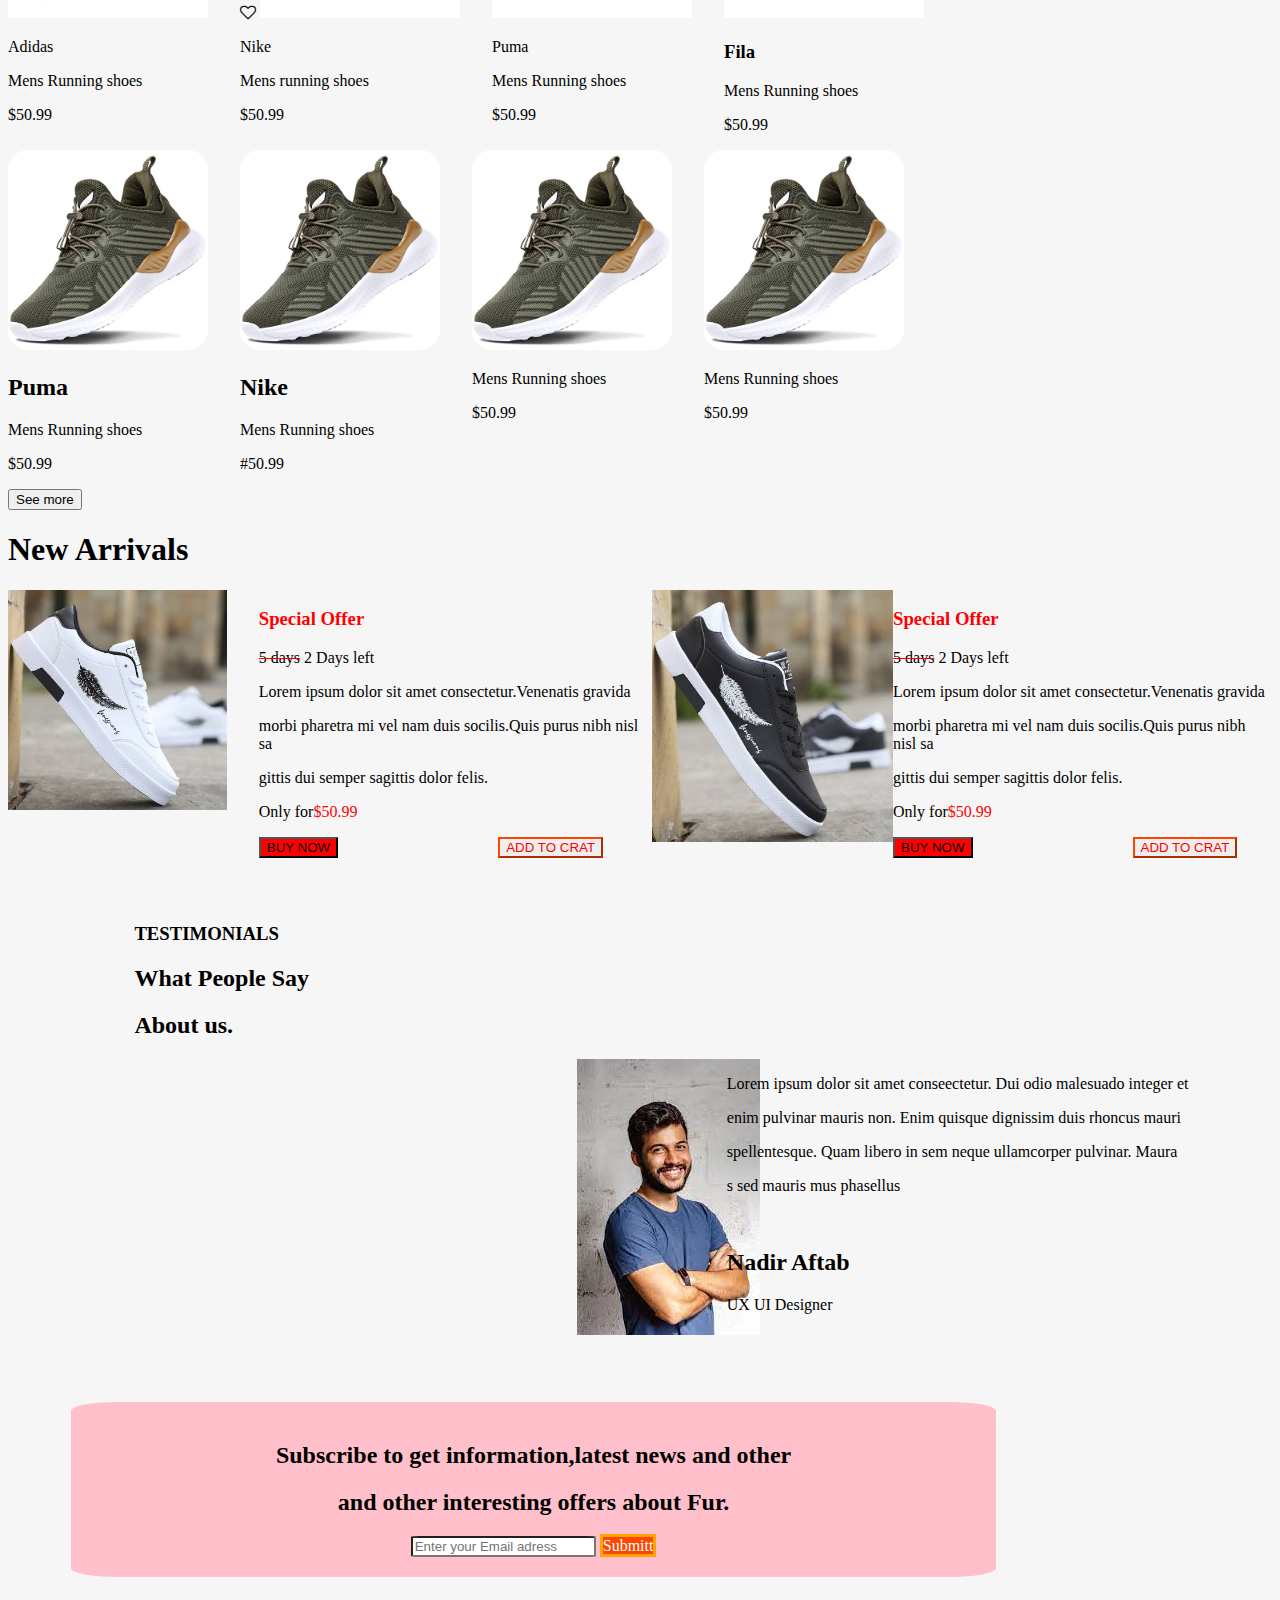
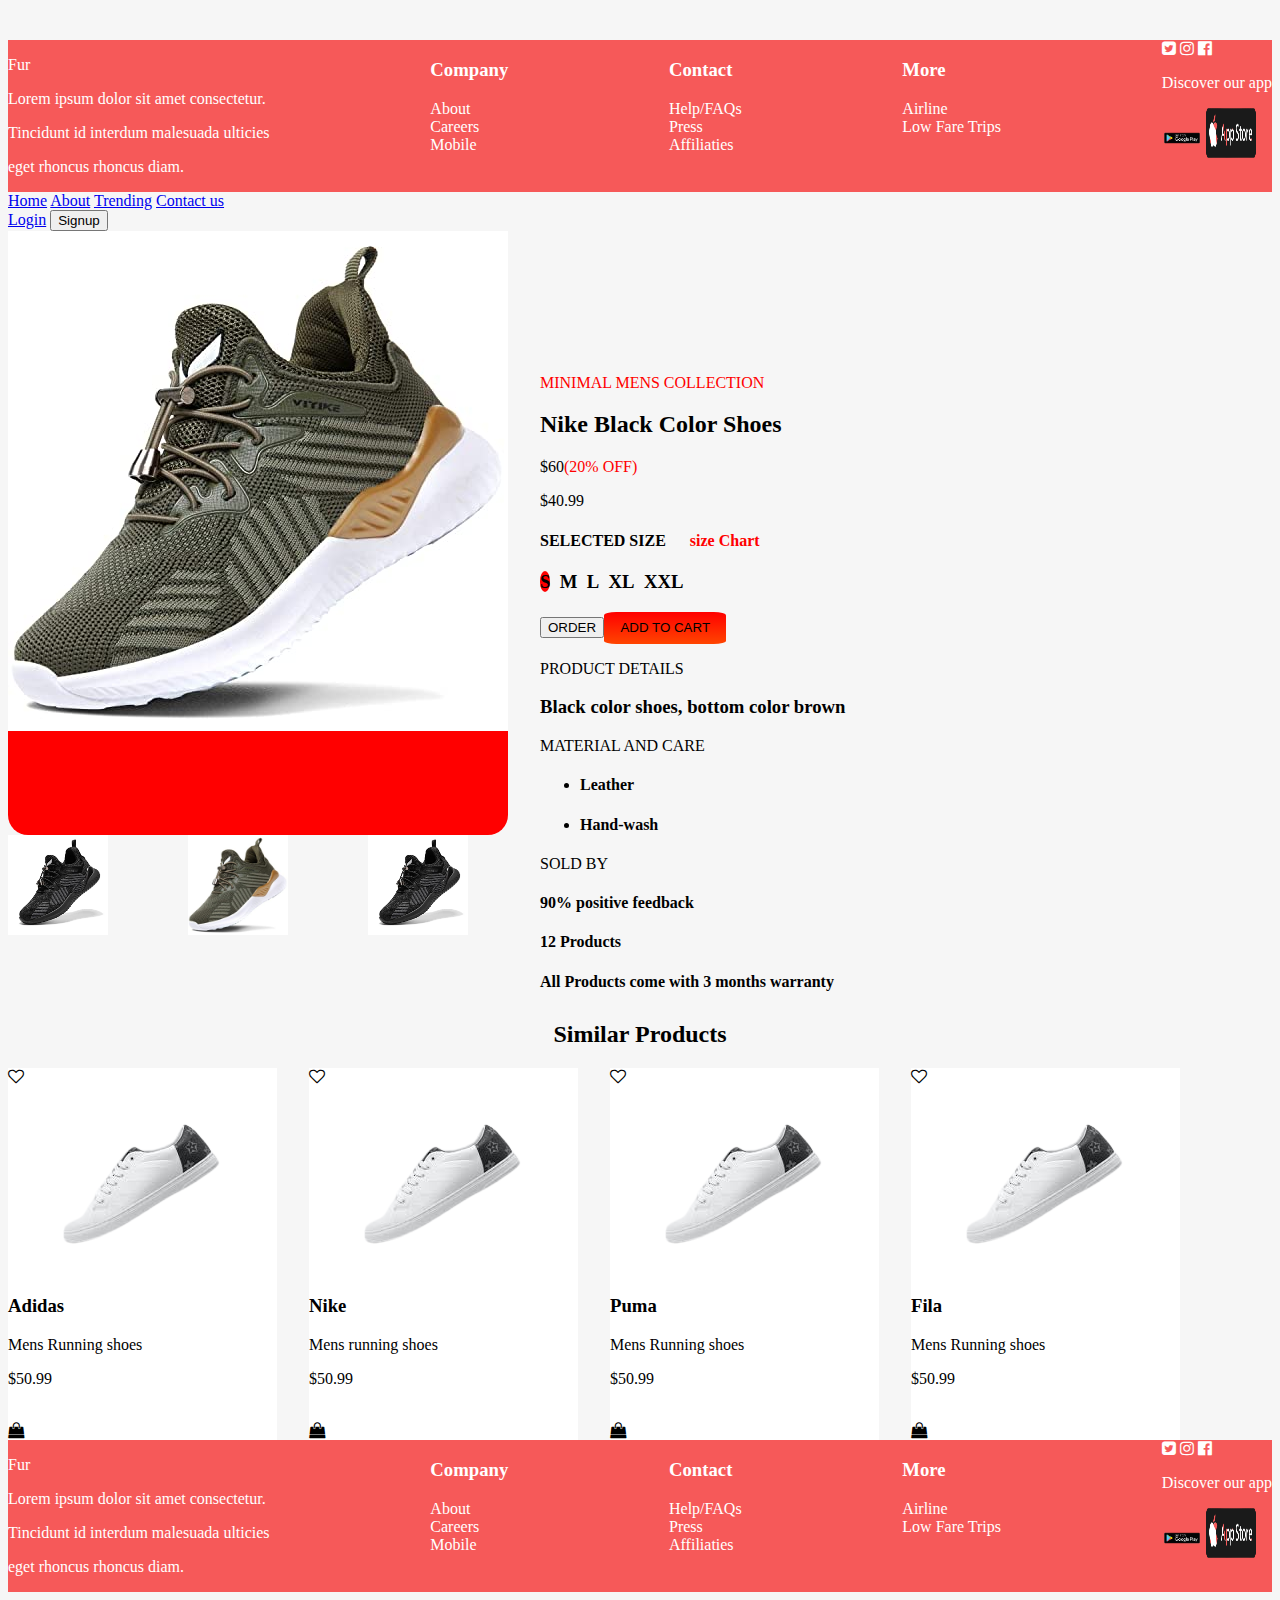
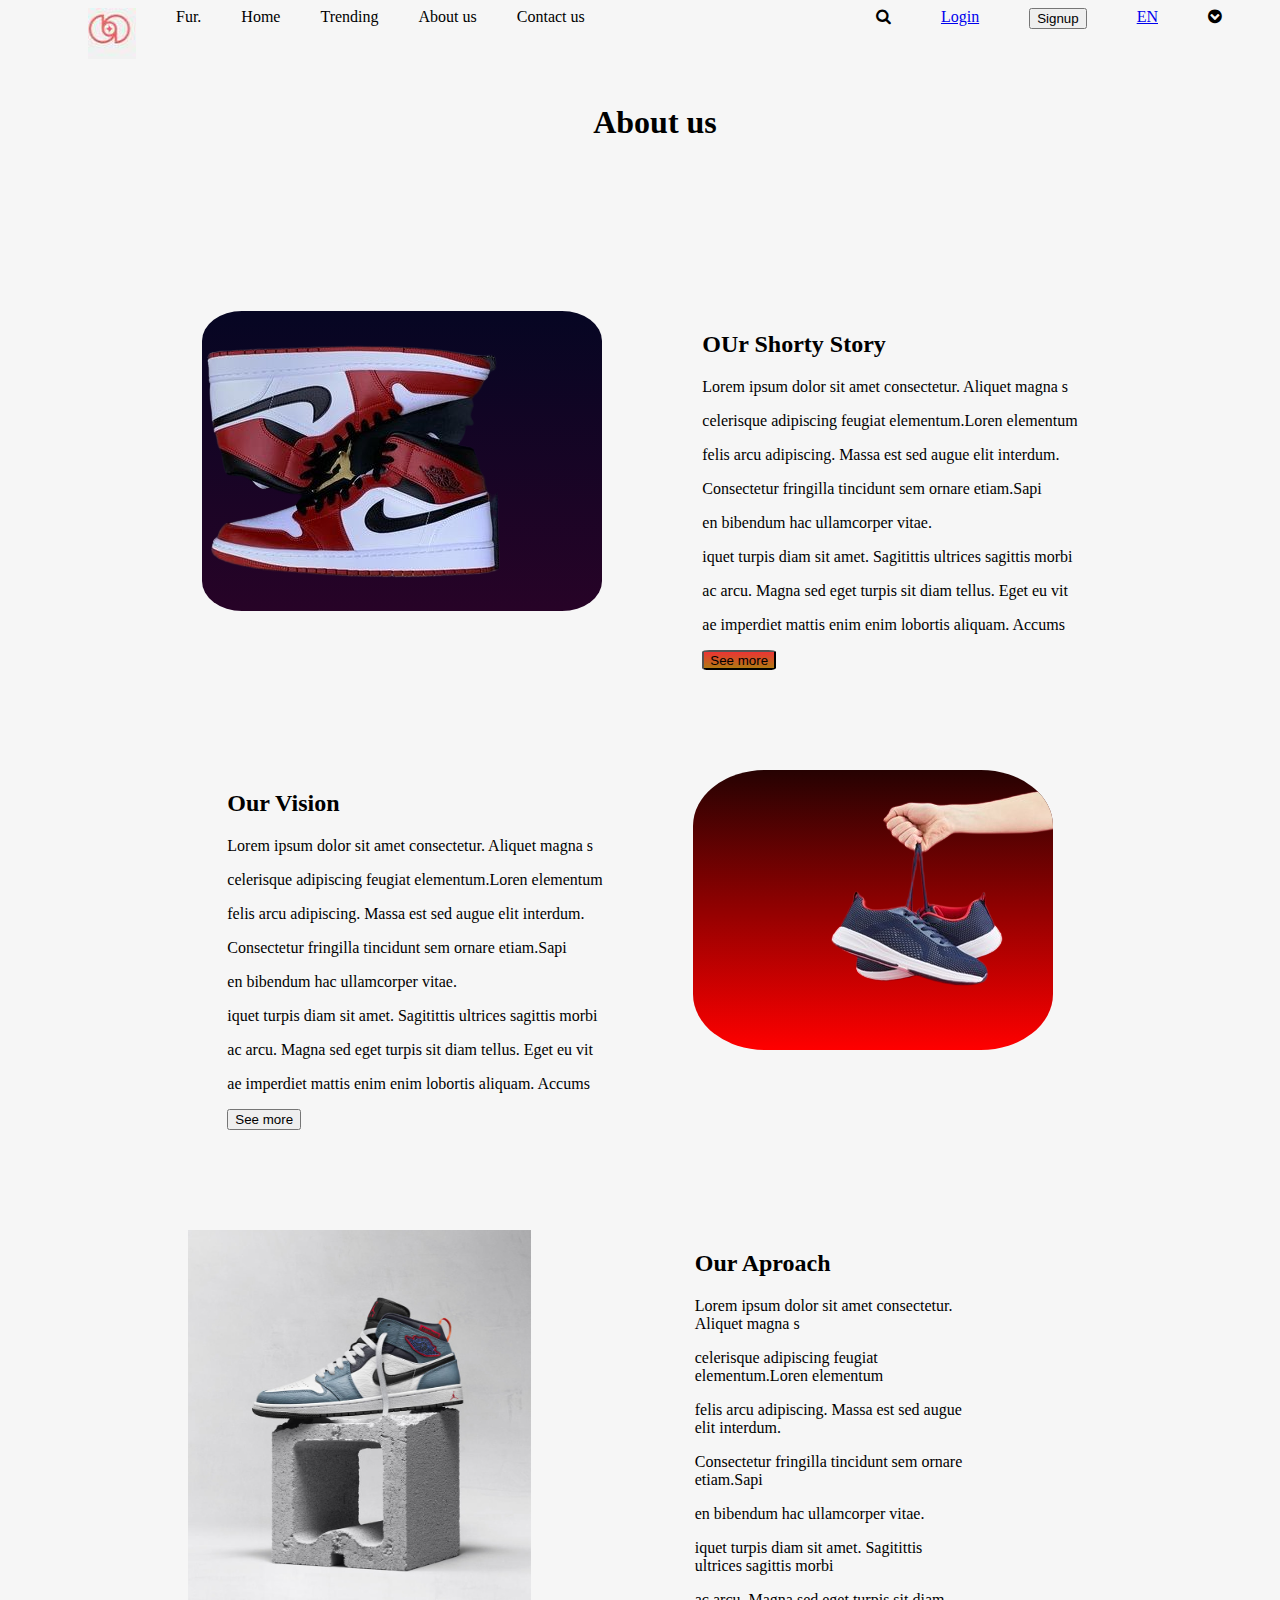
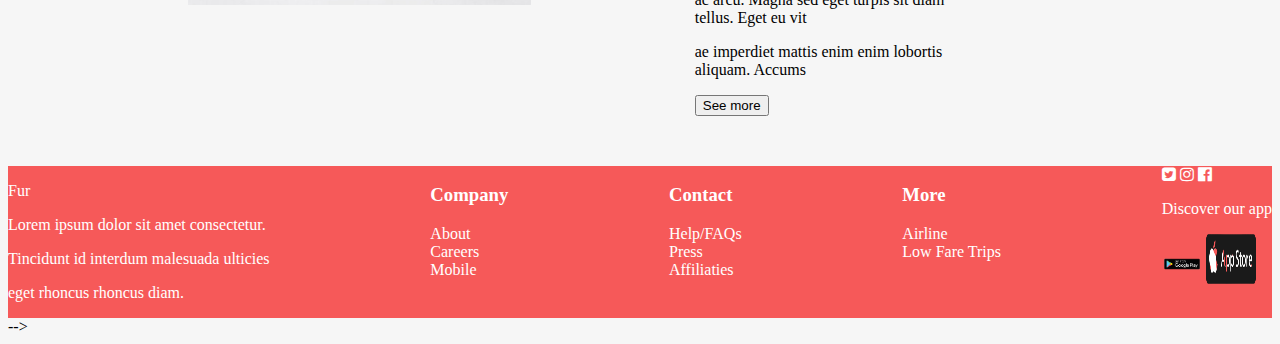
==== commit 4a9ed944: "changes made" ====
--- a/index.html
+++ b/index.html
@@ -6,22 +6,26 @@
     <meta name="viewport" content="width=device-width, initial-scale=1.0">
     <title>Document</title>
     <link rel="stylesheet" href="style.css">
+    <link rel="stylesheet" href="/querry.css">
     <link rel="stylesheet" href="https://cdnjs.cloudflare.com/ajax/libs/font-awesome/4.7.0/css/font-awesome.min.css">
 </head>
 <body>
     <div class="main">
+
      <div class="tools"> 
         <div class="first">
-         <img src="/images/fur_logo.jpeg" alt="">
+          <img src="/images/fur_logo.jpeg" alt="">
+
            <div class="nav1">
             <ul >
                <li>Fur.</li>
                <li>Home</li>
-               <li>Trending</li>
+               <li><a href="/Trending.html">Trending</a></li>
                <li>About us</li>
                <li>Contact us</li>
              </ul>
             </div>
+            
                <div class="nav">
                   <ul>
                    <li><a href="#">EN</a></li>
@@ -112,36 +116,36 @@
             <p>$50.99</p>
          </div>
        </div>
-       <div class="newCollection">
-          <div class="shoe1">
+       <div class="meta">
+           <div class="shoe1">
              <img src="/images/shoe2_.jpg" alt="airforce" class="shoeforce">
              <h2>Puma</h2>
              <p>Mens Running shoes</p>
              <p>$50.99</p>
-          </div>
-         <div class="shoe2">
+           </div>
+          <div class="shoe2">
              <img src="/images/shoe2_.jpg" alt="nike" class="force">
              <h2>Nike</h2>
              <p>Mens Running shoes</p>
              <p>#50.99</p>
-         </div>
-         <div class="shoe3">
+          </div>
+          <div class="shoe3">
               <img src="/images/shoe2_.jpg" alt="nike" class="nikforce">
               <p>Mens Running shoes</p>
               <p>$50.99</p>
-         </div>
-         <div class="shoe4"> 
+          </div>
+          <div class="shoe4"> 
              <img src="/images/shoe2_.jpg" alt="nike" class="black">
              <p>Mens Running shoes</p>
              <p>$50.99</p>
-         </div>
+          </div>
        </div>
        <div>
           <button>See more</button>
        <div class="title">
            <h1>New Arrivals</h1>
        </div>
-       <div class="content">
+      <div class="content">
         <div class="test">
         <div class="image1"><img src="/wshoe.jpeg" alt="shoes" class="term"></div>
          <div class="element"> 
@@ -164,7 +168,7 @@
                 <div class="let"><button class="buttons-shoe">BUY NOW</button><br><button class="try">ADD TO CRAT</button></div> 
          </div>
       </div>
-</div>
+    </div>
       <div class="trial">
         <h3>TESTIMONIALS</h3>
         <h2>What People Say</h2>
@@ -266,38 +270,38 @@
          </div>
           </div>
           <div class="tak">
-            <h2>Similar Products</h2>
+            <h2 >Similar Products</h2>
           </div>
           <div class="test">
-            <div class="takes">
+             <div class="takes">
                <i class="fa fa-heart-o" aria-hidden="true"></i><br>
                <img src="/images/adida-removewhite.png" alt="sneaker" class="m">
                <h3>Adidas</h3>
                <p>Mens Running shoes</p>
                <p>$50.99</p><br><i class="fa fa-shopping-bag" aria-hidden="true"></i>
-            </div>
-            <div class="takes">
+             </div>
+             <div class="takes">
                <i class="fa fa-heart-o" aria-hidden="true"></i><br>
                <img src="/images/adida-removewhite.png" alt="sneaker" class="m">
                <h3>Nike</h3>
                <p>Mens running shoes</p>
                <p>$50.99</p><br><i class="fa fa-shopping-bag" aria-hidden="true"></i>
                
-            </div>
-            <div class="takes">
+             </div>
+             <div class="takes">
                <i class="fa fa-heart-o" aria-hidden="true"></i><br>
                <img src="/images/adida-removewhite.png" alt="sneaker" class="m">
                <h3>Puma</h3>
                <p>Mens Running shoes</p>
                <p>$50.99</p><br><i class="fa fa-shopping-bag" aria-hidden="true"></i>
-            </div>
-            <div class="takes">
+             </div>
+             <div class="takes">
                <i class="fa fa-heart-o" aria-hidden="true"></i><br>
                <img src="/images/adida-removewhite.png" alt="sneaker" class="m">
                <h3>Fila</h3>
                <p>Mens Running shoes</p>
                <p>$50.99</p><br><i class="fa fa-shopping-bag" aria-hidden="true"></i>
-            </div>
+             </div>
 
           </div>
 
@@ -336,6 +340,182 @@
          </div>
       </div>
 
+      <div class="wrapper">
+
+         <div class="ream">
+            <nav>
+               <ul>
+                  <li><img src="/images/fur_logo.jpeg" alt=""></li>
+                  <li>Fur.</li>
+                  <li>Home</li>
+                  <li>Trending</li>
+                  <li>About us</li>
+                  <li>Contact us</li>  
+                 
+              </ul>
+            </nav>
+         </div>
+         
+        <div class="tem">
+            <nav>
+               <ul>
+                  <li><i class="fa fa-chevron-circle-down" aria-hidden="true"></i></li>
+                   <li><a href="#">EN</a></li>
+                   <li><button class="box">Signup</button></li>
+                   <li><a href="#">Login</a></li>
+                   <li><i class="fa fa-search" aria-hidden="true"></i></li>
+                   
+               </ul>
+            </nav>
+         </div>
+         <br><br>
+
+         
+            <h1 id="ten">About us</h1>
+         
+
+         <div class="newColection"> 
+            <div class="rest">
+               <img src="/images/styleNike-removebg-preview.png" alt="shoes" class="tin">
+            </div>
+            
+            <div class="story">
+               <h2>OUr Shorty Story</h2>
+               <p>Lorem ipsum dolor sit amet consectetur. Aliquet magna s</p>
+               <p>celerisque adipiscing feugiat elementum.Loren elementum</p>
+               <p>felis arcu adipiscing. Massa est sed augue elit interdum.</p>
+               <p>Consectetur fringilla tincidunt sem ornare etiam.Sapi</p>
+               <p>en bibendum hac ullamcorper vitae.</p>
+               <p>iquet turpis diam sit amet. Sagitittis ultrices sagittis morbi</p>
+               <p>ac arcu. Magna sed eget turpis sit diam tellus. Eget eu vit</p>
+               <p>ae imperdiet mattis enim enim lobortis aliquam. Accums</p>
+               <button class="boxen">See more</button>
+            </div>
+         </div> 
+
+         <div class="newCollection">
+            <div class="story1">
+               <h2>Our Vision</h2>
+               <p>Lorem ipsum dolor sit amet consectetur. Aliquet magna s</p>
+               <p>celerisque adipiscing feugiat elementum.Loren elementum</p>
+               <p>felis arcu adipiscing. Massa est sed augue elit interdum.</p>
+               <p>Consectetur fringilla tincidunt sem ornare etiam.Sapi</p>
+               <p>en bibendum hac ullamcorper vitae.</p>
+               <p>iquet turpis diam sit amet. Sagitittis ultrices sagittis morbi</p>
+               <p>ac arcu. Magna sed eget turpis sit diam tellus. Eget eu vit</p>
+               <p>ae imperdiet mattis enim enim lobortis aliquam. Accums</p>
+               <button>See more</button>
+            </div>
+               <div class="rest2">
+                  <img src="/hand_hold-removebg-preview.png" alt="nnike" class="tin2">
+               </div>
+
+         </div>
+
+         <div class="newColection3">
+            <div class="rest4">
+               <img src="/images/facetasm-air-jordan-1-mid-1-1.jpg" alt="nike" class="tin3">
+            </div>
+
+            <div class="story2">
+               <h2>Our Aproach</h2>
+               <p>Lorem ipsum dolor sit amet consectetur. Aliquet magna s</p>
+               <p>celerisque adipiscing feugiat elementum.Loren elementum</p>
+               <p>felis arcu adipiscing. Massa est sed augue elit interdum.</p>
+               <p>Consectetur fringilla tincidunt sem ornare etiam.Sapi</p>
+               <p>en bibendum hac ullamcorper vitae.</p>
+               <p>iquet turpis diam sit amet. Sagitittis ultrices sagittis morbi</p>
+               <p>ac arcu. Magna sed eget turpis sit diam tellus. Eget eu vit</p>
+               <p>ae imperdiet mattis enim enim lobortis aliquam. Accums</p>
+               <button>See more</button>
+            </div>
+         </div>
+
+        
+      </div>
+      <div class="footer">
+         <div class="logo">
+            <p>Fur</p>
+            <p>Lorem ipsum dolor sit amet consectetur.</p>
+            <p>Tincidunt id interdum malesuada ulticies</p>
+            <p>eget rhoncus rhoncus diam.</p>
+         </div>
+         <div class="footer1">
+            <h3>Company</h3>
+            <li>About</li>
+            <li>Careers</li>
+            <li>Mobile</li>
+         </div>
+         <div class="footer2">
+            <h3>Contact</h3>
+            <li>Help/FAQs</li>
+            <li>Press</li>
+            <li>Affiliaties</li>
+         </div>
+         <div class="footer3">
+            <h3>More</h3>
+            <li>Airline</li>
+            <li>Low Fare Trips</li>
+         </div>
+         <div class="footer4">
+            <i class="fa fa-twitter-square" aria-hidden="true"></i>
+            <i class="fa fa-instagram" aria-hidden="true"></i>
+            <i class="fa fa-facebook-official" aria-hidden="true"></i>
+            <p>Discover our app</p>
+            <img src="/images/playstore.png" alt="playstore" class="logo1">
+            <img src="/images/apple (2).png" alt="Apple" class="logo2">
+         </div>
+      </div>
+
+      <!-- <div class="redd">
+
+      </div>
+
+
+     <!-- <div class="marks"> 
+         <div class="ream">
+            <nav>
+               <ul>
+                  <li><img src="/images/fur_logo.jpeg" alt=""></li>
+                  <li>Fur.</li>
+                  <li>Home</li>
+                  <li>Trending</li>
+                  <li>About us</li>
+                  <li>Contact us</li>  
+                 
+              </ul>
+            </nav>
+         </div>
+         
+        <div class="tem">
+            <nav>
+               <ul>
+                  <li><i class="fa fa-chevron-circle-down" aria-hidden="true"></i></li>
+                   <li><a href="#">EN</a></li>
+                   <li><button class="box">Signup</button></li>
+                   <li><a href="#">Login</a></li>
+                   <li><i class="fa fa-search" aria-hidden="true"></i></li>
+                   
+               </ul>
+            </nav>
+         </div>
+         <br><br>
+         
+            <h1 id="some">HAVE SOME QUETIONS?</h1>
+
+
+         <div class="newmarks">
+            <p class="bord">First Name<span class="icon"><i class="fa fa-user-o" aria-hidden="true"></i></span></p>
+            <p class="bord">Last Name <span  class="icon"><i class="fa fa-user-o" aria-hidden="true"></i></span ></p>
+            <p class="bord">Your Email <span class="icon"><i class="fa fa-envelope-o" aria-hidden="true"></i></span></p>
+            <p class="bord">country code <span class="icon"><i class="fa fa-file-code-o" aria-hidden="true"></i></span></p>
+            <p class="bord">Your Questions <span class="icon"><i class="fa fa-book" aria-hidden="true"></i></span></p>
+         </div>
+
+         
+      </div>  --> -->
+
+
      
 
 
--- a/style.css
+++ b/style.css
@@ -1,5 +1,5 @@
 body{
-    background-color: rgb(191, 182, 182);
+    background-color: rgb(246, 246, 246);
     overflow-x: hidden;
     overflow-y: scroll;
 }
@@ -174,7 +174,7 @@
     background-color: white;
     
 } */
-.newCollection{
+.meta{
     display: flex;
     gap: 2rem;
 }
@@ -333,6 +333,10 @@
 .mercy{
     padding-bottom: 100px;
     border-radius: 20px;
+    background-color: red;
+}
+.tak{
+    text-align: center;
 }
 .test{
     gap: 2rem;
@@ -369,45 +373,158 @@
 /* .tools{
    display: grid;
    grid-template-columns: repeat(3,1fr);
-} */
-/* @media only screen and(max-width:541px){
-    first{
-        grid-template-columns: repeat(1,1fr);
+}
+ */
+
+.navigation ul li{
+    text-align: justify; 
+     list-style: none;
+     float: left;
+     justify-content: space-between;
+     padding-left: 40px; 
+}
+.ream ul li{
+     /* gap: 15rem; */
+     text-align: justify; 
+     list-style: none;
+     float: left;
+     justify-content: space-between;
+     padding-left: 40px; 
+
+}
+ .tem ul li{
+    display: flex;
+    list-style: none;
+    /* justify-content: space-between; */
+    float:right;
+    flex-direction: row-reverse;
+    padding-right: 50px;
+   
+ } 
+
+ .newColection{
+    display: flex;
+    /* gap: 20rem; */
+    margin-top: 170px;
+    justify-content: center;
+    
+
+ }
+  .tin{
+    float: left;
+    padding-right: 100px;
+    background-image: linear-gradient(rgb(6, 6, 35),rgb(39, 3, 39));
+    border-radius: 10%;
+ } 
+ /* story{
+    justify-content: centertes;
+    
+ } */
+ #ten{
+    text-align: center;
+    /* margin-top: 100px; */
+    margin-top: 60px;
+    margin-left: 30px;
+ }
+ .newCollection{
+    display: flex;
+    margin-top: 100px;
+    justify-content: center;
+    /* margin-left: -10px; */
+    /* gap: 10rem; */
+ }
+ .tin2{
+    float: right;
+    padding-left: 100px;
+    background-image: linear-gradient(rgb(38, 2, 2),red);
+    border-radius: 20%;
+
+ }
+ .tin3{
+    width:50%;
+    margin-left: 180px;
+    height: 70%;
+ }
+ .newColection3{
+    display: flex;
+    justify-content: center;
+    margin-top: 100px;
+    
+ }
+ .story{
+    /* padding-right: 150px; */
+    margin-left: 100px;
+ }
+ .story1{
+    margin-right: 90px;
+ }
+ .story2{
+    margin-right: 300px;
+    margin-bottom: 50px;
+ }
+
+.boxen{
+background-image: linear-gradient(rgb(236, 52, 52),rgb(176, 121, 18));
+height: 20px;
+border-radius: 10%;
+}
+.newmarks{
+    display: flex;
+    flex-direction: column;
+    justify-content: space-between;
+    height: 500px; 
+    margin-right: 500px;
+    margin-left: 500px;
+}
+.bord{
+    background-color: rgb(241, 215, 215);
+    height: 50px;
+    border-radius: 8%;
+    padding-top: 10%;
+}
+.wed{
+    text-align: center;
+    margin-top: 100px;
+}
+
+.icon{
+    /* flex-direction: row-reverse; */
+    margin-left: 60%;
+}
+
+   
+ .redd{
+    float: right;
+    background-color: rgb(223, 13, 13);
+    width: 400px;
+    height: 500px;
+    border-radius: 100px/100px 0px 0px 200px;
+
+ }
+ #some{
+    margin-left: 35%;
+ }
+ @media only screen and(min-width: 350px){
+    tools{
+        background-image: url(/images/bg_720.png);
+        background-position: center;
+        background-size: cover;
+        width:50px;
+        height: 30px;
     }
-    team{
-        grid-template-columns: repeat(1,1fr);
+    image{
+        /* position: relative; */
+        width: 70px;
+        height:60px;
+        /* float:right; */
+        bottom: 350px;
+        margin-left: 300px;
+        
     }
-    fake{
-        grid-template-columns: repeat(1,1fr);
-    } */
-/* } */
-@media only screen and (max-width:1401px){
-    image{
-        position: relative;
-        width: 100%;
-        height:50px;
-        float:right;
-        bottom: 350px;
+    shoes{
+        display: grid;
+        grid-template-columns: repeat(1);
     }
-    puma{
-        width: 5px;
-        height: 5px;
-        border-radius: 4%;
-    }
-    nike1{
-        width:5px;
-        height: 5px;
-    }
-    adidas1{
-        width:5px;
-        height: 5px;
-
-    }
-}
-
-
-
-    
-
-
-
+
+
+ }--- a/querry.css
+++ b/querry.css
@@ -0,0 +1,558 @@
+@media only screen and (max-width: 700px) {
+    body{
+        background-color: rgb(240, 240, 240);
+        overflow-x: hidden;
+        overflow-y: scroll;
+    }
+    .image{
+        /* position: relative; */
+        /* width: 70px; */
+        /* height:60px; */
+        float:right; 
+        /* bottom: 35px; */
+    }
+    .fake{
+        position: relative;
+        /* margin-right: 100px; */
+        padding-bottom: 500px;
+    }
+    .fake img{
+        width: 150px;
+        height: 150px;
+    }
+    
+    /* .items{
+        text-align: right; */
+    /* } */
+    .team{
+        /* margin-left: 10%;
+        justify-content: left;
+        text-align: left;
+        float: left; */
+        margin-top: 10%;
+        text-align: left;
+        padding-right: 100px;
+        
+    }
+    .tools{
+        /* display: flex; */
+        background-image: url(/images/bg_720.png);
+        background-position: center;
+        background-size: cover;
+        width:100%;
+        height: 100vh;
+    
+        
+    }.best{
+        text-align: center;
+    }
+    .img1{
+        width: 200px;
+        height: 300px;
+        background-image: linear-gradient(skyblue,purple);
+        border-radius: 15%;
+    }
+    .puma{
+        border: solid white;
+        background-color: white;
+        border-radius: 15%;
+        display: flex;
+        
+    }
+    .two{
+        width: 250px;
+        height: 300px;
+        border-radius: 15%;
+        background-image: linear-gradient(skyblue,red);
+    }
+    .nike1{
+        border: solid white;
+        border-radius: 15%;
+        display: flex;
+        background-color: white;
+    }
+    .three{
+        width: 250px;
+        height: 300px;
+        border-radius: 15%;
+        background-image: linear-gradient(purple,blue);
+    }
+    .adidas1{
+        border: solid white;
+        border-radius: 15%;
+        display: flex;
+        background-color: white;
+    }
+    .shoes{
+        display: flex;
+        gap: 2rem; 
+    } 
+    .features{
+        text-align: center;
+    }
+    .kinds{
+        display: flex;
+        gap: 2rem;
+    }
+    .A{
+        width: 200px;
+        height: 200px;
+    }
+    .x{
+        width: 200px;
+        height: 200px;
+    }
+    .y{
+        width: 200px;
+        height: 200px;
+    }
+    .z{
+        width: 200px;
+        height: 200px;
+    }
+    /* .item1{
+        border: 2px solid;
+        border-radius: 30px;
+        width: 20%;
+    } */
+    /* .item2{
+        border: 2px solid;
+        border-radius: 30px;
+        width: 20%;
+    }
+    .item3{
+        border: 2px solid;
+        border-radius: 30px;
+        width: 20%;
+    }
+    .item4{
+        border: solid white;
+        border-radius: 15%;
+        background-color: white;
+        height: 10%; */
+    /* } */
+    .collection{
+        display: grid;
+        grid-template-columns: auto auto;
+        gap: 2rem;
+    }
+    .meta{
+        display: grid;
+        grid-template-columns: auto auto;
+    }
+    .content{
+        display: grid;
+        grid-template-columns: auto;
+    }
+    .addidas{
+        width: 30px;
+        height: 30px;
+    }
+    .shoeforce{
+        width: 200px;
+        height: 200px;
+        border-radius: 10%;
+
+    }
+    .force{
+        width: 200px;
+        height: 200px;
+        border-radius: 10%;
+    }
+    .nikforce{
+        width: 200px;
+        height: 200px;
+        border-radius: 10%;
+    }
+    .black{
+        width: 200px;
+        height: 200px;
+        border-radius: 10%;
+    }
+    /* .shoe1{
+        border: solid white;
+        border-radius: 15%;
+        background-color: white;
+        height: 10%;
+    }
+    .shoe2{
+        border: solid white;
+        border-radius: 15%;
+        background-color: white;
+        height: 20%;
+    }
+    .shoe3{
+        border: solid white;
+        border-radius: 15%;
+        background-color: white;
+    
+    }
+    .shoe4{
+        border: solid white;
+        border-radius: 15%;
+        background-color: white;
+        
+    } */
+    .newCollection{
+        display: flex;
+        gap: 2rem;
+    }
+    .term{
+        width: 100px;
+        height: 200px;
+        align-items: center;
+    }
+    .tem{
+        width: 100px;
+        height: 200px;
+        align-items: center;
+        
+    
+    }
+    .content{
+        display: flex;
+    }
+    .test{
+        display: grid;
+        grid-template-columns: auto auto;
+    
+    }
+    .elements{
+        display: flex;
+    }
+    
+    .red{
+        text-decoration: line-through red;
+    }
+    .buttons-shoe{
+        display: flex;
+    }
+    .read{
+        display: flex;
+        justify-content: right;
+    }
+    .bs{
+        display: flex;
+        margin-right: 10%;
+        padding-right: 10%;
+    }
+    .trial{
+        justify-content: left;
+        margin-left: 10%;
+    }
+    .done{
+        display: flex;
+        margin-left: 45%;
+    }
+    .prof{
+        width: 150px;
+        heght: 150px;
+        vertical-align: middle;
+        border-radius: 50%;
+    }
+    .radio{
+        padding: 20px;
+        width: 70%;
+        margin: 5%;
+        background-color: pink;
+        border-radius: 5%;
+        text-align: center;
+    }
+    .set{
+        border-radius: 5%;
+        background-color: orangered;
+        color: white;
+        border: solid orange;
+    }
+    .put{
+        border-radius: 5%;
+    }
+    .logo1{
+        width: 40px;
+        height:40px;
+    }
+    .footer{
+        display: flex;
+        list-style-type: none;
+        justify-content: space-between;
+        background-color: rgb(246, 89, 89);
+        color: white;
+    }
+    .logo2{
+        width: 50px;
+        height:50px;
+    }
+    .buttons-shoe{
+        background-color:red;
+    }
+    .try{
+        border-color: orangered;
+        color: red;
+    }
+    .spa{
+        color:red;
+    }
+    .spe{
+        color: red;
+    }
+    .let{
+        display: flex;
+        gap: 2rem;
+    }
+    .dot{
+        color: red;
+    }
+    .button{
+        background-color: rgb(234, 40, 40);
+        border-radius: 10%;
+        width: 40%;
+        height: 20%;
+    }
+     .nav ul li{
+        display: flex; 
+        list-style: none;
+        float: right;
+        padding-right: 150px;
+     }   
+    .nav1 ul li{
+         gap: 15rem;
+         text-align: justify; 
+         list-style: none;
+         float: left;
+         justify-content: space-between;
+         padding-left: 60px;
+    }
+    .navigation{
+        /* list-style: none;
+        display: flex; 
+        float:left; 
+        display: inline-block; 
+        justify-content: space-between; 
+         padding-left: 70px;  */
+    }
+    .first{
+        display:flex; 
+    }
+    /* .nam{
+        text-align: right;
+        padding-right: 50px;
+        display: flex;
+    } */
+    /* position: relative
+    list-style: none;
+    float: :left
+    bottom:100px
+    left:800px; */
+    .img{
+        width:100px;
+        height:100px;
+    }
+    .let{
+        gap: 5rem;
+    }
+    .mercy{
+        padding-bottom: 100px;
+        border-radius: 20px;
+        background-color: red;
+        
+    }
+    .tak{
+        text-align: center;
+    }
+    .test{
+        gap: 2rem;
+    }
+    .min{
+        color:red;
+    }
+    .on{
+        box-lines: color red;
+    }
+    .off{
+        color: red;
+    }
+    .size{
+        color: red;
+    }
+    .spen{
+        background-color: red;
+        border-radius: 300%;
+    }
+    .add{
+        background-image: linear-gradient(red,orangered);
+        border: none;
+        border-radius: 10%;
+        width: 40%;
+        height: 5%;
+    }
+    .but{
+        border: color red,orange;
+    }
+    .takes{
+        background-color: white;
+    }
+    /* .tools{
+       display: grid;
+       grid-template-columns: repeat(3,1fr);
+    }
+     */
+    
+    .navigation ul li{
+        text-align: justify; 
+         list-style: none;
+         float: left;
+         justify-content: space-between;
+         padding-left: 40px; 
+    }
+    .ream ul li{
+         /* gap: 15rem; */
+         text-align: justify; 
+         list-style: none;
+         float: left;
+         justify-content: space-between;
+         padding-left: 40px; 
+    
+    }
+     .tem ul li{
+        display: flex;
+        list-style: none;
+        /* justify-content: space-between; */
+        float:right;
+        flex-direction: row-reverse;
+        padding-right: 50px;
+       
+     } 
+    
+     .newColection{
+        display: flex;
+        /* gap: 20rem; */
+        margin-top: 170px;
+        justify-content: center;
+        
+        
+    
+     }
+      .tin{
+        float: left;
+        padding-right: 100px;
+        background-image: linear-gradient(rgb(6, 6, 35),rgb(39, 3, 39));
+        border-radius: 10%;
+     } 
+     /* story{
+        justify-content: centertes;
+        
+     } */
+     #ten{
+        text-align: center;
+        /* margin-top: 100px; */
+        margin-top: 60px;
+        margin-left: 30px;
+     }
+     .newCollection{
+        display: flex;
+        margin-top: 100px;
+        justify-content: center;
+        /* margin-left: -10px; */
+        /* gap: 10rem; */
+     }
+     .tin2{
+        float: right;
+        padding-left: 100px;
+        background-image: linear-gradient(rgb(38, 2, 2),red);
+        border-radius: 20%;
+    
+     }
+     .tin3{
+        width:100px;
+        margin-left: 180px;
+        height: 200px;
+        padding-right: 40px;
+     }
+     .newColection3{
+        display: flex;
+        justify-content: center;
+        margin-top: 100px;
+        
+     }
+     .story{
+        /* padding-right: 150px; */
+        margin-left: 100px;
+     }
+     .story1{
+        margin-right: 90px;
+     }
+     .story2{
+        margin-right: 300px;
+        margin-bottom: 50px;
+        padding-left: 100px;
+        /* border: solid;
+        width: 500px;
+        height: 100px; */
+     }
+    
+    .boxen{
+    background-image: linear-gradient(rgb(236, 52, 52),rgb(176, 121, 18));
+    height: 20px;
+    border-radius: 10%;
+    }
+    .newmarks{
+        display: flex;
+        flex-direction: column;
+        justify-content: space-between;
+        height: 500px; 
+        margin-right: 500px;
+        margin-left: 500px;
+    }
+    .bord{
+        background-color: rgb(241, 215, 215);
+        height: 50px;
+        border-radius: 8%;
+        padding-top: 10%;
+    }
+    .wed{
+        text-align: center;
+        margin-top: 100px;
+    }
+    
+    .icon{
+        /* flex-direction: row-reverse; */
+        margin-left: 60%;
+    }
+    
+       
+     .redd{
+        float: right;
+        background-color: rgb(223, 13, 13);
+        width: 400px;
+        height: 500px;
+        border-radius: 100px/100px 0px 0px 200px;
+    
+     }
+     #some{
+        margin-left: 35%;
+     }
+     @media only screen and(min-width: 350px){
+        tools{
+            background-image: url(/images/bg_720.png);
+            background-position: center;
+            background-size: cover;
+            width:50px;
+            height: 30px;
+        }
+        image{
+            /* position: relative; */
+            width: 70px;
+            height:60px;
+            /* float:right; */
+            bottom: 350px;
+            margin-left: 300px;
+            
+        }
+        shoes{
+            display: grid;
+            grid-template-columns: repeat(1);
+        }
+    
+    
+     }
+}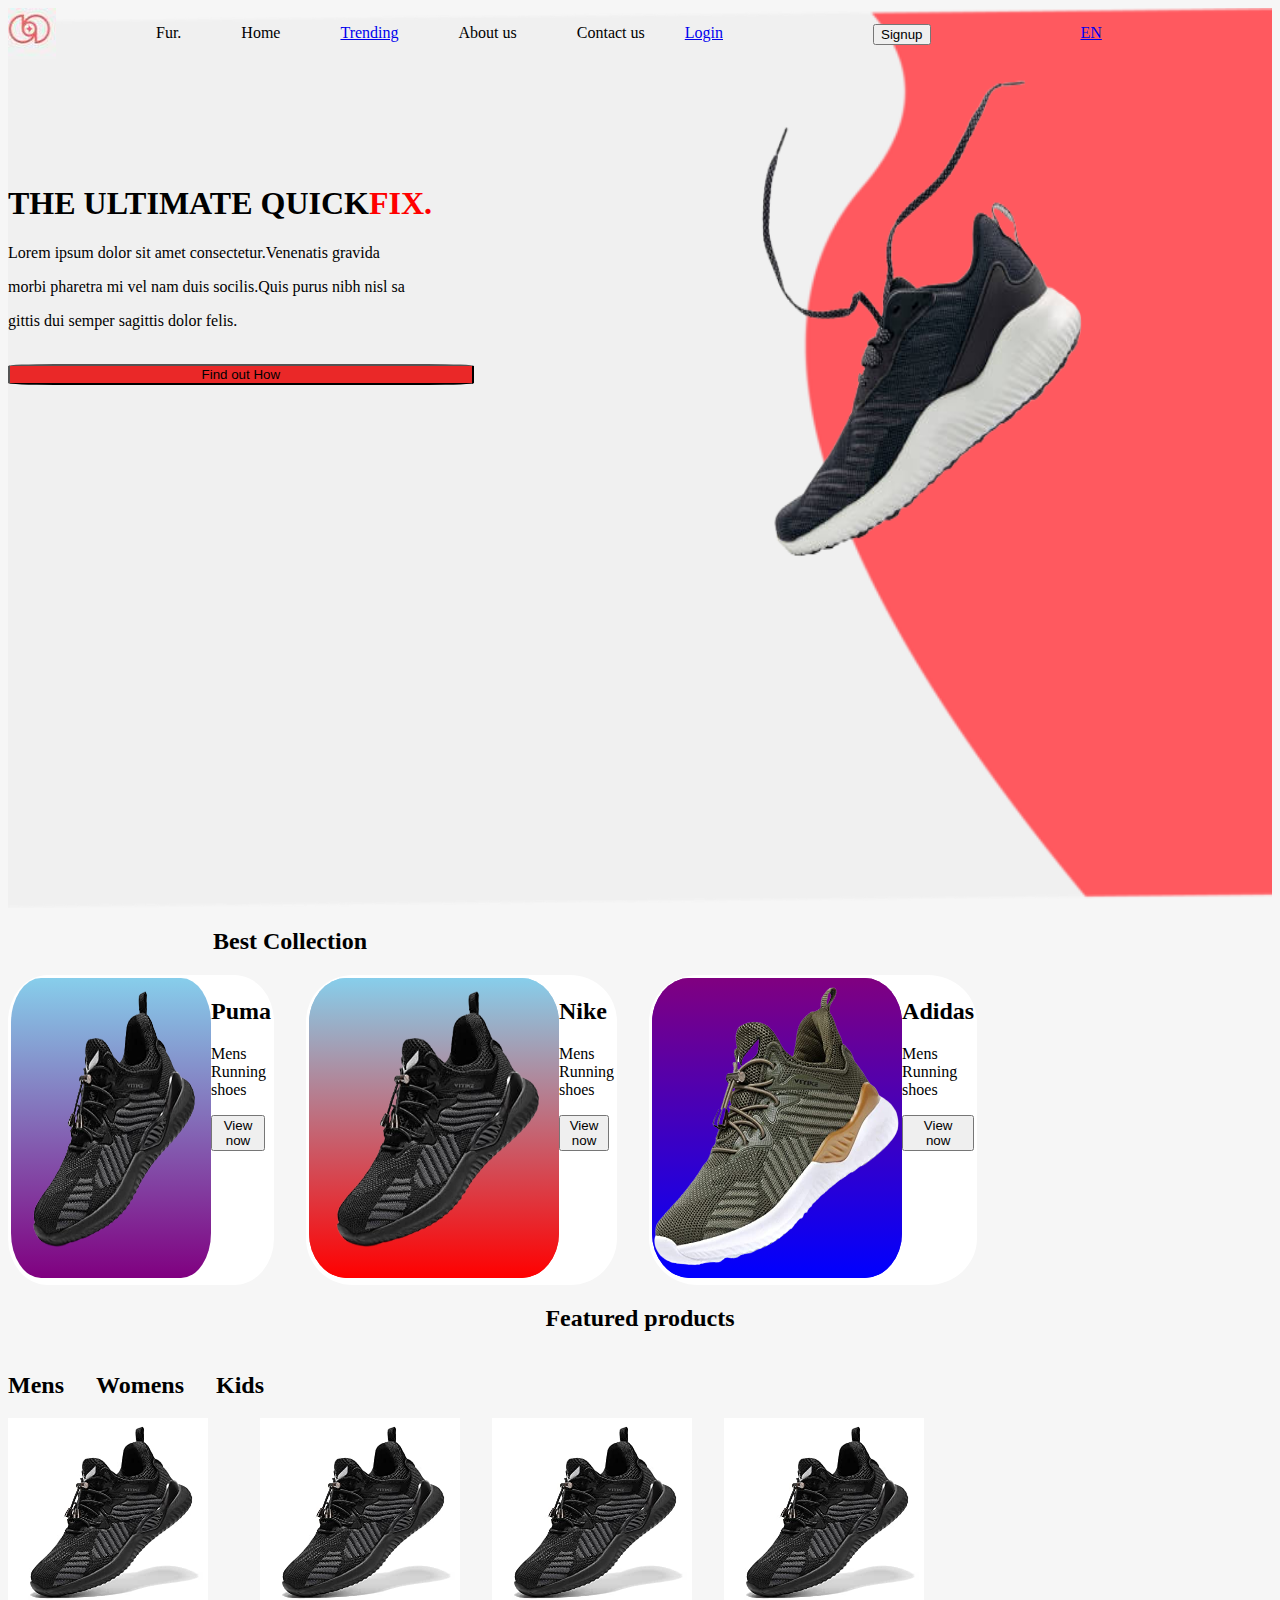
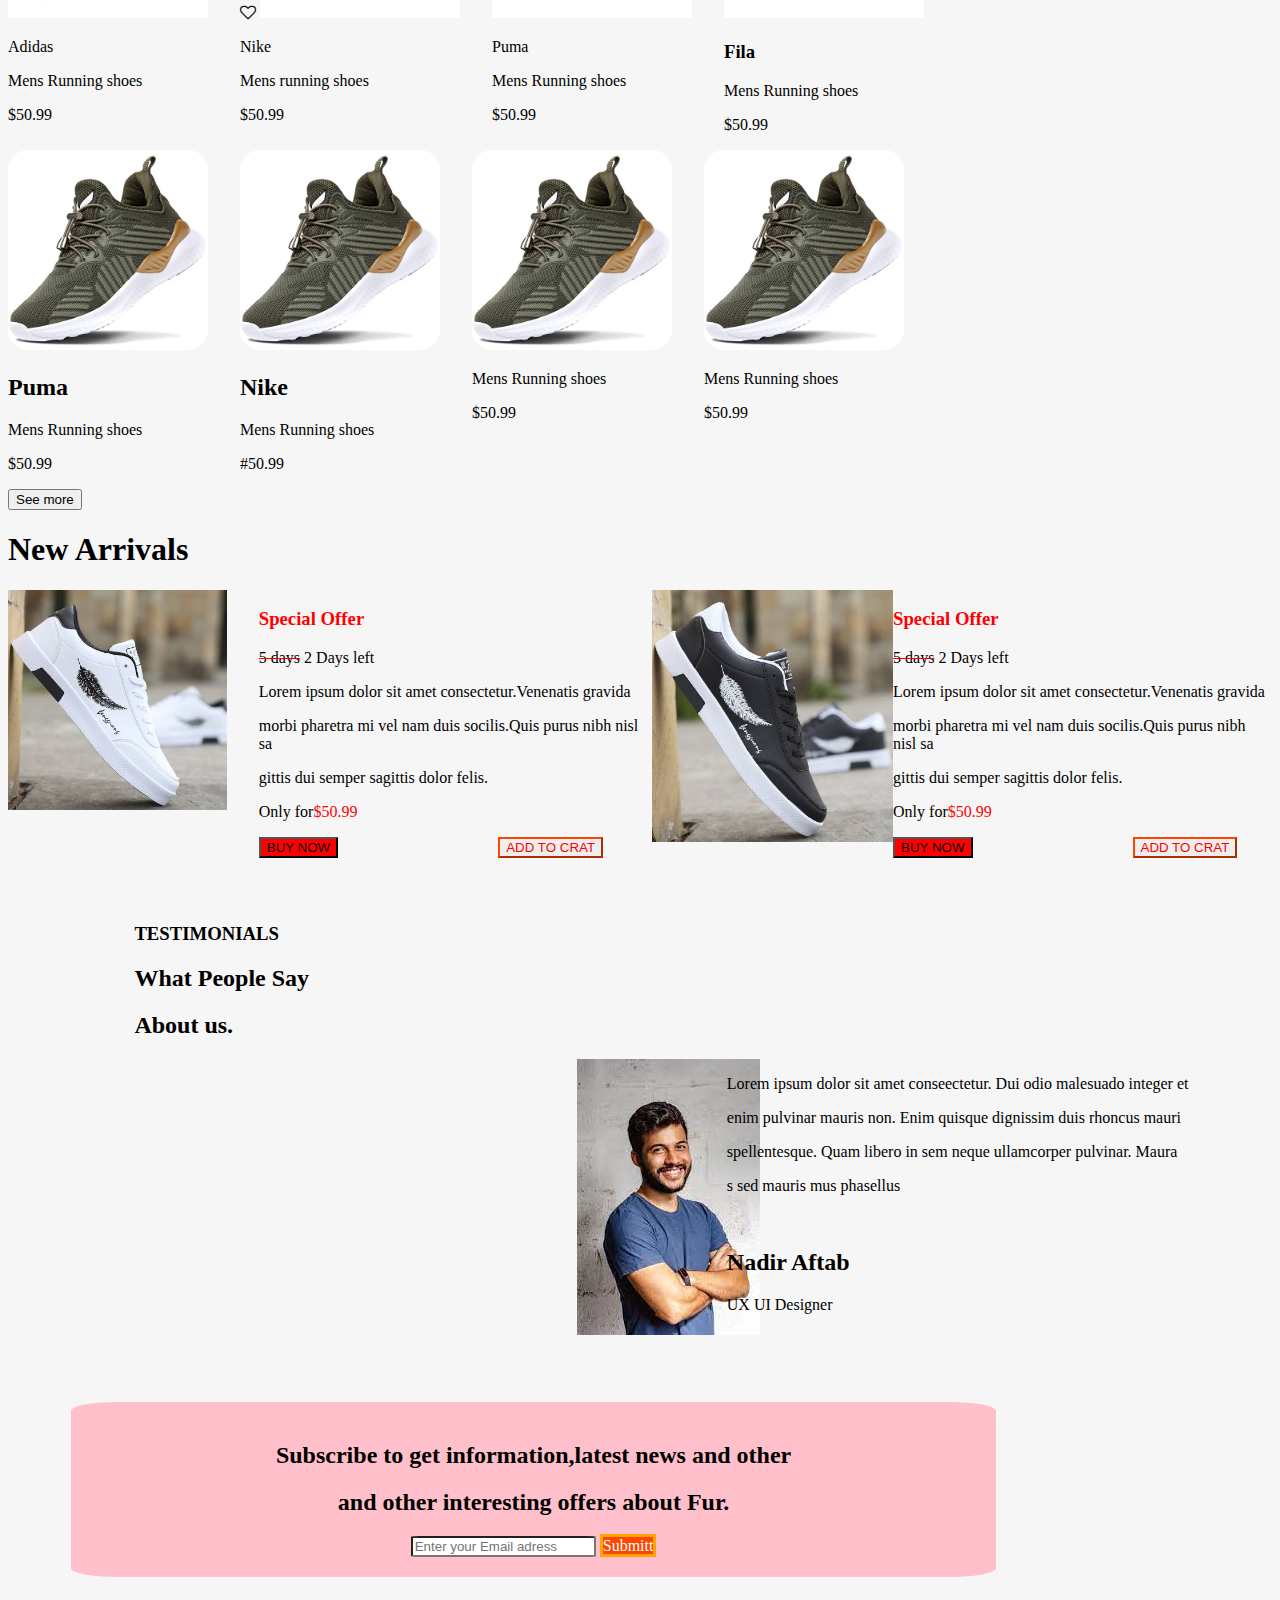
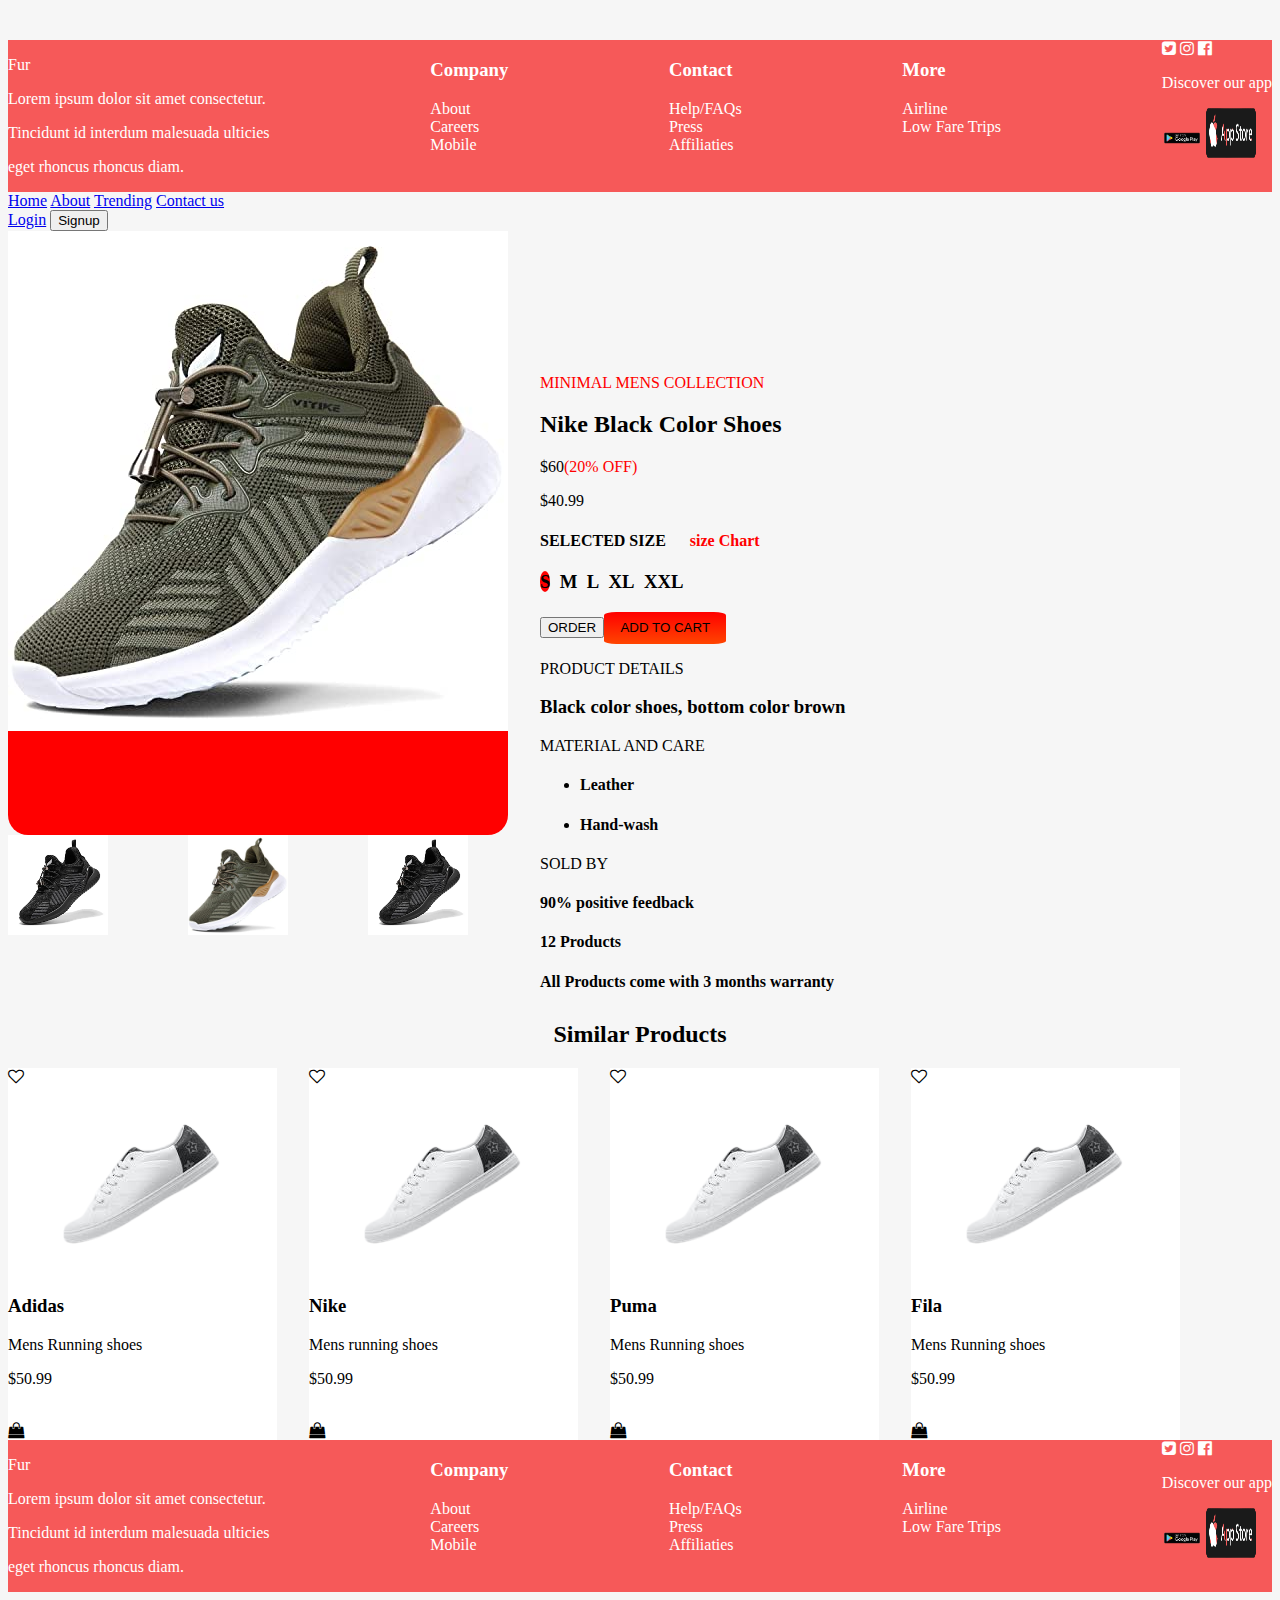
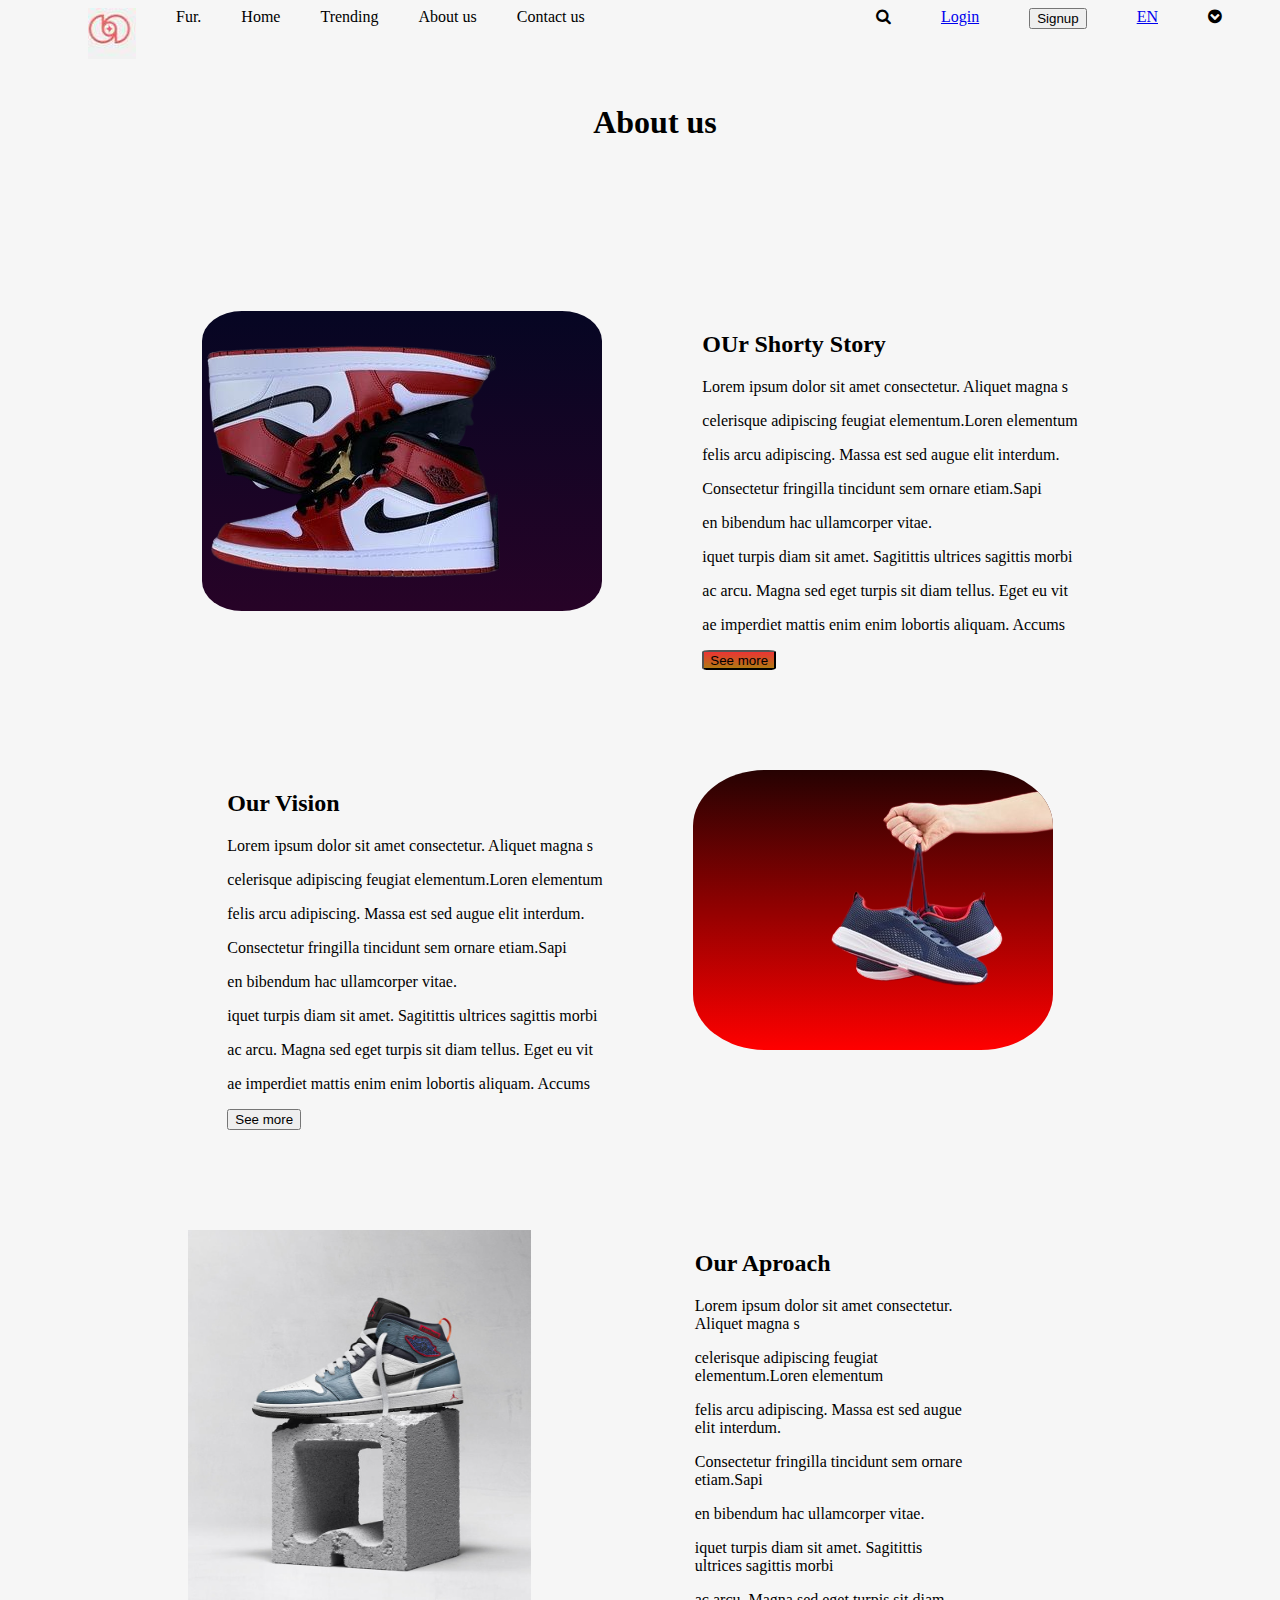
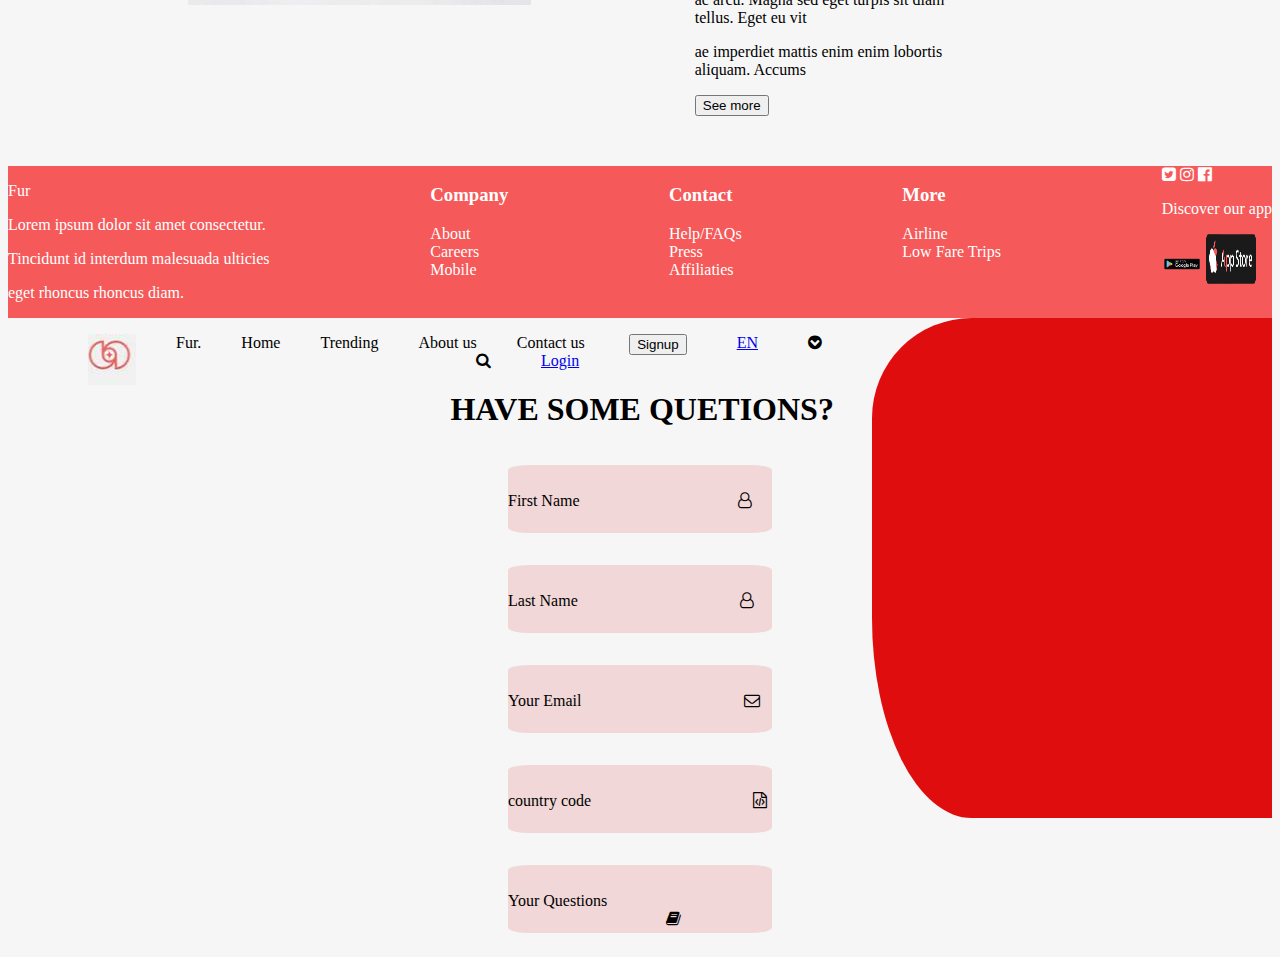
==== commit 1a5b3475: "changes" ====
--- a/index.html
+++ b/index.html
@@ -467,12 +467,12 @@
          </div>
       </div>
 
-      <!-- <div class="redd">
-
-      </div>
-
-
-     <!-- <div class="marks"> 
+      <div class="redd">
+
+      </div>
+
+
+      <div class="marks"> 
          <div class="ream">
             <nav>
                <ul>
@@ -513,7 +513,7 @@
          </div>
 
          
-      </div>  --> -->
+      </div>  
 
 
      
--- a/querry.css
+++ b/querry.css
@@ -84,7 +84,7 @@
         background-color: white;
     }
     .shoes{
-        display: flex;
+        display: grid;
         gap: 2rem; 
     } 
     .features{
@@ -210,7 +210,7 @@
     
     }
     .content{
-        display: flex;
+        display: grid;
     }
     .test{
         display: grid;
@@ -322,6 +322,7 @@
          justify-content: space-between;
          padding-left: 60px;
     }
+    
     .navigation{
         /* list-style: none;
         display: flex; 
@@ -550,7 +551,27 @@
         }
         shoes{
             display: grid;
-            grid-template-columns: repeat(1);
+            grid-template-columns: min-width(2, 1fr);
+        }
+        .content{
+            display: grid;
+            grid-template-columns: min-width(0,1fr);
+        }
+        .newmarks{
+            display: gid;
+            flex-direction: column;
+            justify-content: space-between;
+            height: 500px; 
+            margin-right: 200px;
+            margin-left: 200px;
+        }
+        nav1 li:hover{
+            color:white;
+            cursor: pointer;
+        }
+        nav1 > li{
+            margin: 0 1rem;
+            overflow: hidden;
         }
     
     
